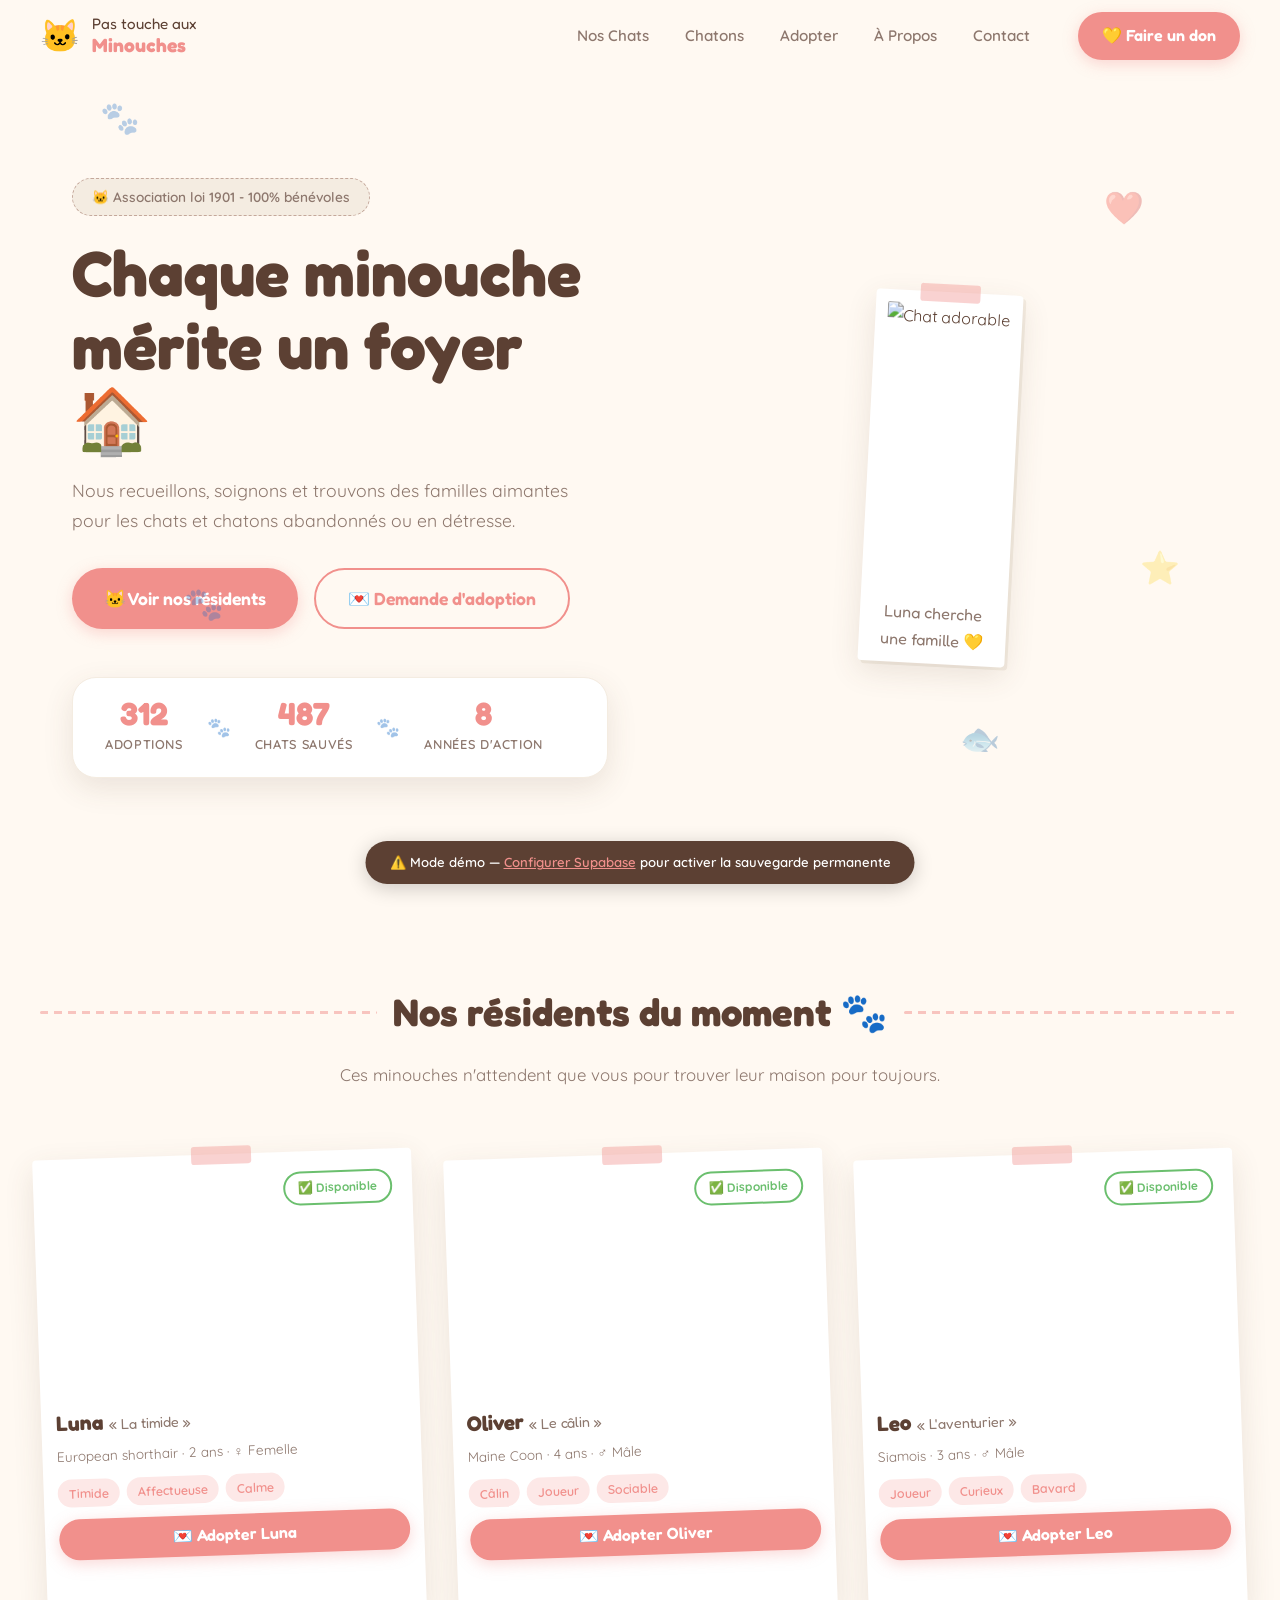
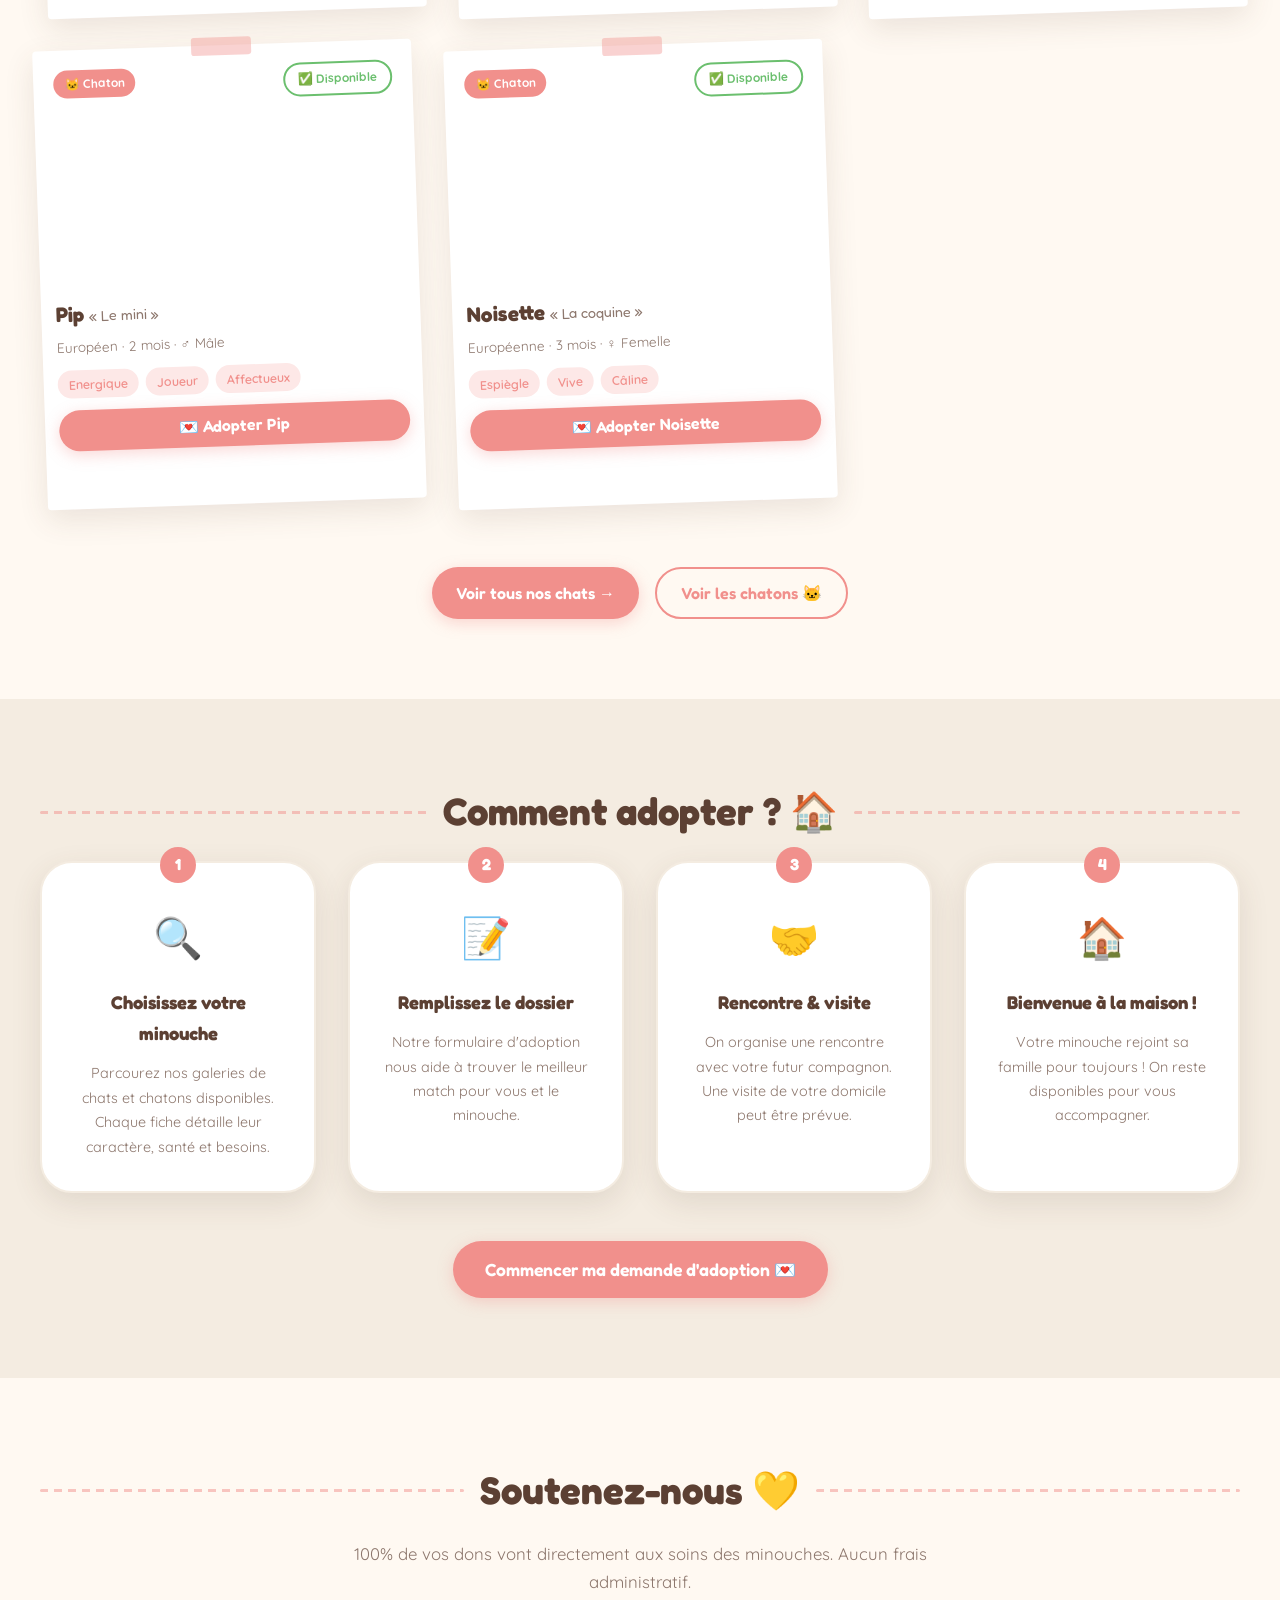
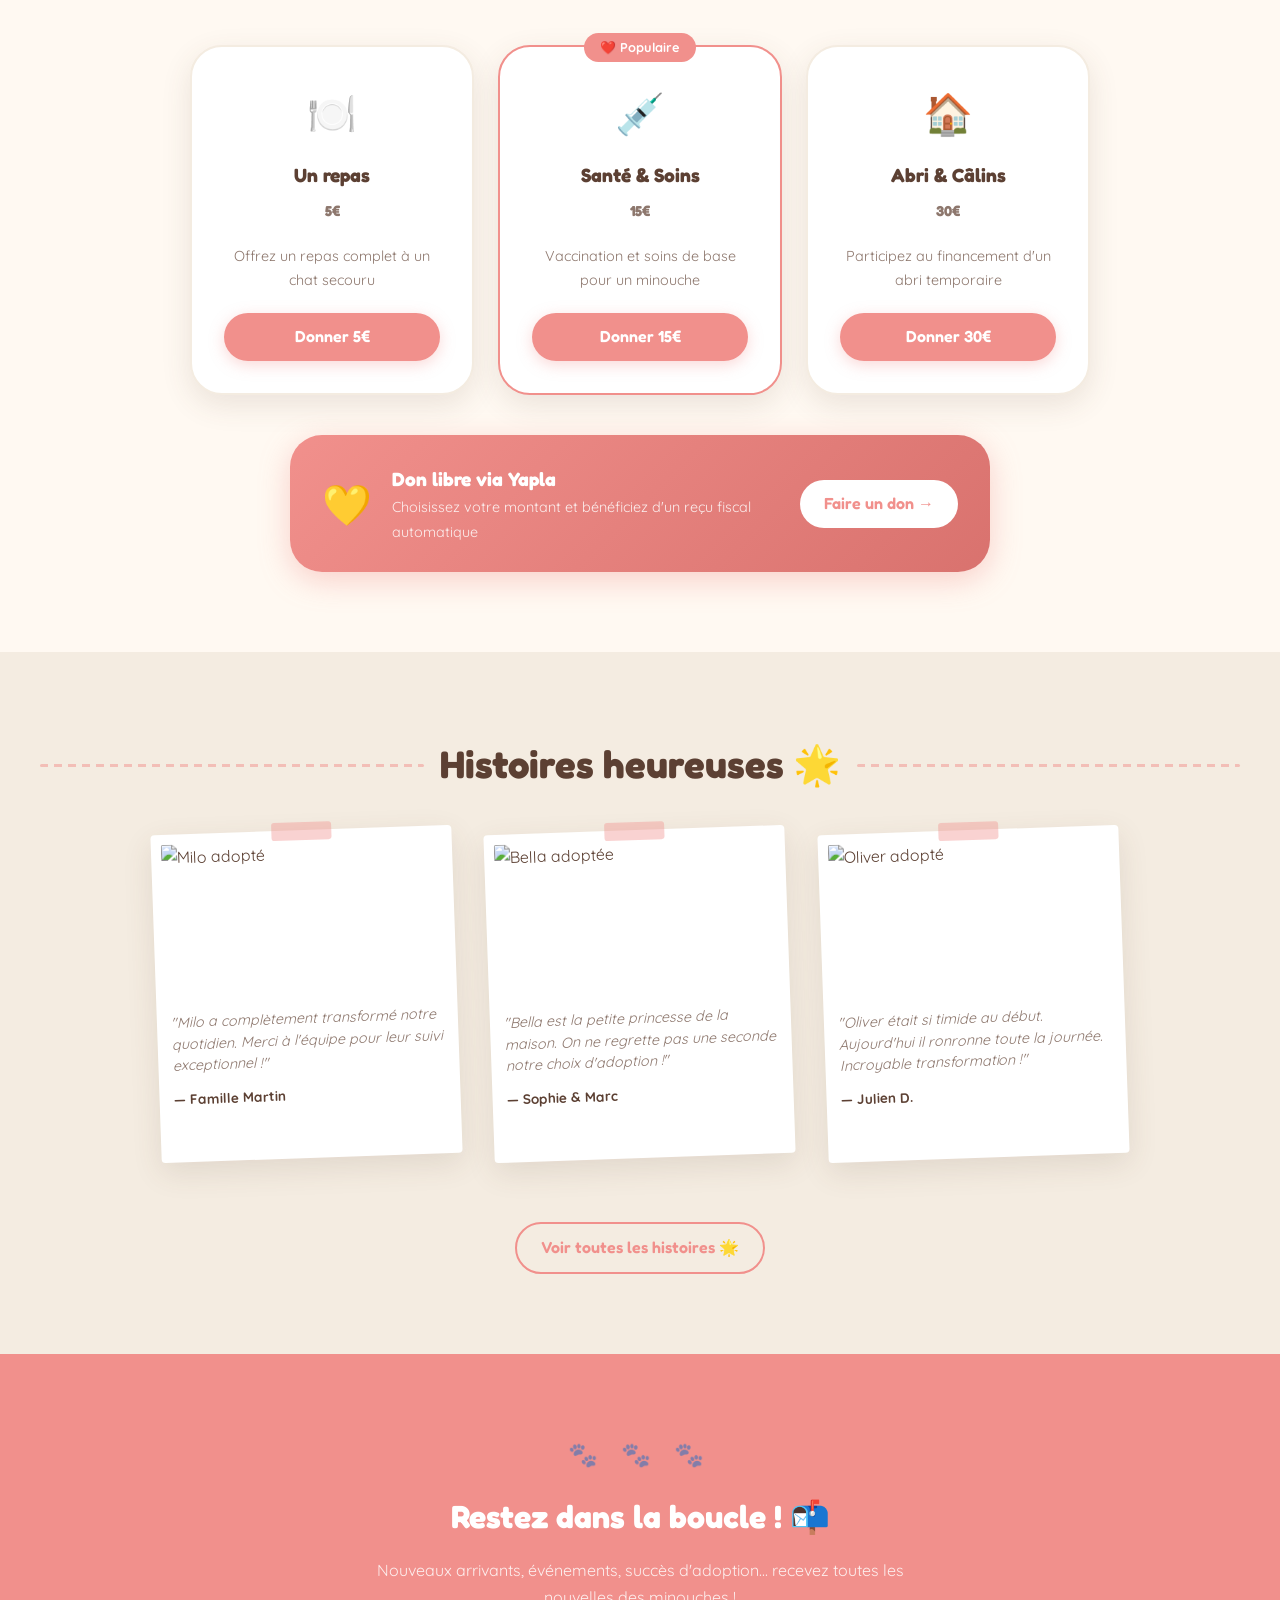
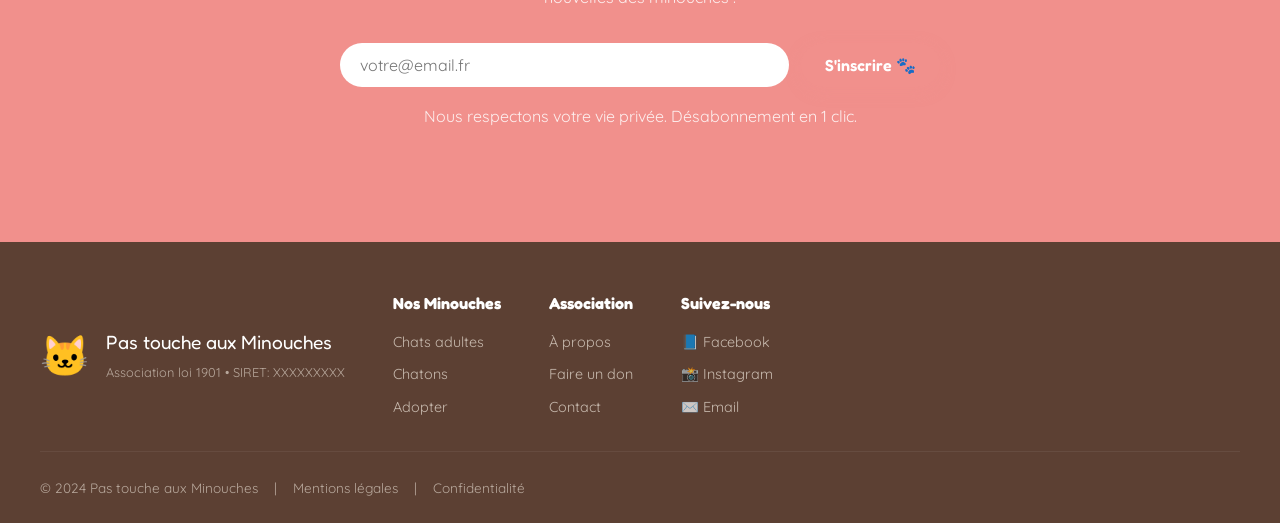
==== index.html @ 4af9bd9a "Add files via upload" ====
<!DOCTYPE html>
<html lang="fr">
<head>
<meta charset="utf-8"/>
<meta name="viewport" content="width=device-width, initial-scale=1.0"/>
<title>Pas touche aux Minouches - Association de sauvetage félin</title>
<meta name="description" content="Association de sauvetage et d'adoption de chats et chatons. Adoptez, parrainéz, faites un don !"/>
<link rel="stylesheet" href="assets/css/style.css"/>
<link href="https://fonts.googleapis.com/css2?family=Fredoka:wght@400;500;600;700&family=Quicksand:wght@400;500;600;700&display=swap" rel="stylesheet"/>
<link href="https://fonts.googleapis.com/css2?family=Material+Symbols+Outlined:wght,FILL@100..700,0..1" rel="stylesheet"/>
</head>
<body>

<!-- NAV -->
<nav class="navbar" id="navbar">
  <div class="nav-inner">
    <a href="index.html" class="nav-logo">
      <span class="logo-icon">🐱</span>
      <div>
        <span class="logo-title">Pas touche aux</span>
        <span class="logo-title logo-bold">Minouches</span>
      </div>
    </a>
    <ul class="nav-links" id="navLinks">
      <li><a href="chats.html">Nos Chats</a></li>
      <li><a href="chatons.html">Chatons</a></li>
      <li><a href="adoption.html">Adopter</a></li>
      <li><a href="a-propos.html">À Propos</a></li>
      <li><a href="contact.html">Contact</a></li>
    </ul>
    <a href="don.html" class="btn-primary">💛 Faire un don</a>
    <button class="nav-burger" id="navBurger" aria-label="Menu">
      <span></span><span></span><span></span>
    </button>
  </div>
</nav>

<!-- HERO -->
<section class="hero">
  <div class="scrapbook-deco">
    <span class="deco deco-paw" style="top:10%;left:5%">🐾</span>
    <span class="deco deco-heart" style="top:20%;right:8%">❤️</span>
    <span class="deco deco-paw" style="bottom:30%;left:12%">🐾</span>
    <span class="deco deco-star" style="top:60%;right:5%">⭐</span>
    <span class="deco deco-fish" style="bottom:15%;right:20%">🐟</span>
  </div>
  <div class="hero-content">
    <div class="hero-badge">🐱 Association loi 1901 - 100% bénévoles</div>
    <h1 class="hero-title">Chaque minouche<br/>mérite un foyer 🏠</h1>
    <p class="hero-sub">Nous recueillons, soignons et trouvons des familles aimantes pour les chats et chatons abandonnés ou en détresse.</p>
    <div class="hero-btns">
      <a href="chats.html" class="btn-primary btn-large">🐱 Voir nos résidents</a>
      <a href="adoption.html" class="btn-outline btn-large">💌 Demande d'adoption</a>
    </div>
    <div class="hero-stats">
      <div class="stat-item" id="statAdopted"><span class="stat-num">0</span><span class="stat-label">Adoptions</span></div>
      <div class="stat-sep">🐾</div>
      <div class="stat-item" id="statCats"><span class="stat-num">0</span><span class="stat-label">Chats sauvés</span></div>
      <div class="stat-sep">🐾</div>
      <div class="stat-item" id="statYears"><span class="stat-num">0</span><span class="stat-label">Années d'action</span></div>
    </div>
  </div>
  <div class="hero-image-wrap">
    <div class="polaroid hero-polaroid">
      <img src="https://images.unsplash.com/photo-1514888286974-6c03e2ca1dba?w=400&h=400&fit=crop" alt="Chat adorable" class="hero-img"/>
      <p class="polaroid-caption">Luna cherche une famille 💛</p>
    </div>
  </div>
</section>

<!-- CHATS À L'ADOPTION -->
<section class="section" id="featuredCats">
  <div class="section-header">
    <div class="section-tape section-tape-left"></div>
    <h2 class="section-title">Nos résidents du moment 🐾</h2>
    <div class="section-tape section-tape-right"></div>
  </div>
  <p class="section-sub">Ces minouches n'attendent que vous pour trouver leur maison pour toujours.</p>
  <div class="cats-grid" id="catsGrid">
    <!-- Chargement dynamique via JS -->
  </div>
  <div class="section-cta">
    <a href="chats.html" class="btn-primary">Voir tous nos chats →</a>
    <a href="chatons.html" class="btn-outline">Voir les chatons 🐱</a>
  </div>
</section>

<!-- COMMENT ÇA MARCHE -->
<section class="section section-cream">
  <div class="section-header">
    <div class="section-tape section-tape-left"></div>
    <h2 class="section-title">Comment adopter ? 🏠</h2>
    <div class="section-tape section-tape-right"></div>
  </div>
  <div class="steps-grid">
    <div class="step-card">
      <div class="step-num">1</div>
      <div class="step-icon">🔍</div>
      <h3>Choisissez votre minouche</h3>
      <p>Parcourez nos galeries de chats et chatons disponibles. Chaque fiche détaille leur caractère, santé et besoins.</p>
    </div>
    <div class="step-card">
      <div class="step-num">2</div>
      <div class="step-icon">📝</div>
      <h3>Remplissez le dossier</h3>
      <p>Notre formulaire d'adoption nous aide à trouver le meilleur match pour vous et le minouche.</p>
    </div>
    <div class="step-card">
      <div class="step-num">3</div>
      <div class="step-icon">🤝</div>
      <h3>Rencontre & visite</h3>
      <p>On organise une rencontre avec votre futur compagnon. Une visite de votre domicile peut être prévue.</p>
    </div>
    <div class="step-card">
      <div class="step-num">4</div>
      <div class="step-icon">🏠</div>
      <h3>Bienvenue à la maison !</h3>
      <p>Votre minouche rejoint sa famille pour toujours ! On reste disponibles pour vous accompagner.</p>
    </div>
  </div>
  <div class="section-cta">
    <a href="adoption.html" class="btn-primary btn-large">Commencer ma demande d'adoption 💌</a>
  </div>
</section>

<!-- DON / SOUTIEN -->
<section class="section">
  <div class="section-header">
    <div class="section-tape section-tape-left"></div>
    <h2 class="section-title">Soutenez-nous 💛</h2>
    <div class="section-tape section-tape-right"></div>
  </div>
  <p class="section-sub">100% de vos dons vont directement aux soins des minouches. Aucun frais administratif.</p>
  <div class="don-cards">
    <div class="don-card">
      <div class="don-emoji">🍽️</div>
      <h3>Un repas</h3>
      <p class="don-amount">5€</p>
      <p>Offrez un repas complet à un chat secouru</p>
      <a href="don.html?amount=5" class="btn-primary don-btn">Donner 5€</a>
    </div>
    <div class="don-card don-card-featured">
      <div class="don-badge">❤️ Populaire</div>
      <div class="don-emoji">💉</div>
      <h3>Santé & Soins</h3>
      <p class="don-amount">15€</p>
      <p>Vaccination et soins de base pour un minouche</p>
      <a href="don.html?amount=15" class="btn-primary don-btn">Donner 15€</a>
    </div>
    <div class="don-card">
      <div class="don-emoji">🏠</div>
      <h3>Abri & Câlins</h3>
      <p class="don-amount">30€</p>
      <p>Participez au financement d'un abri temporaire</p>
      <a href="don.html?amount=30" class="btn-primary don-btn">Donner 30€</a>
    </div>
  </div>
  <div class="yapla-banner">
    <div class="yapla-inner">
      <span class="yapla-icon">💛</span>
      <div>
        <strong>Don libre via Yapla</strong>
        <p>Choisissez votre montant et bénéficiez d'un reçu fiscal automatique</p>
      </div>
      <a href="don.html" class="btn-primary yapla-btn">Faire un don →</a>
    </div>
  </div>
</section>

<!-- TEMOIGNAGES -->
<section class="section section-cream">
  <div class="section-header">
    <div class="section-tape section-tape-left"></div>
    <h2 class="section-title">Histoires heureuses 🌟</h2>
    <div class="section-tape section-tape-right"></div>
  </div>
  <div class="testimonials-grid" id="testimonialsGrid">
    <div class="testimonial-card polaroid">
      <img src="https://images.unsplash.com/photo-1573865526739-10659fec78a5?w=300&h=200&fit=crop" alt="Milo adopté"/>
      <div class="testimonial-text">
        <p>"Milo a complètement transformé notre quotidien. Merci à l'équipe pour leur suivi exceptionnel !"</p>
        <strong>— Famille Martin</strong>
      </div>
    </div>
    <div class="testimonial-card polaroid">
      <img src="https://images.unsplash.com/photo-1533743983669-94fa5c4338ec?w=300&h=200&fit=crop" alt="Bella adoptée"/>
      <div class="testimonial-text">
        <p>"Bella est la petite princesse de la maison. On ne regrette pas une seconde notre choix d'adoption !"</p>
        <strong>— Sophie & Marc</strong>
      </div>
    </div>
    <div class="testimonial-card polaroid">
      <img src="https://images.unsplash.com/photo-1495360010541-f48722b35f1d?w=300&h=200&fit=crop" alt="Oliver adopté"/>
      <div class="testimonial-text">
        <p>"Oliver était si timide au début. Aujourd'hui il ronronne toute la journée. Incroyable transformation !"</p>
        <strong>— Julien D.</strong>
      </div>
    </div>
  </div>
  <div class="section-cta">
    <a href="temoignages.html" class="btn-outline">Voir toutes les histoires 🌟</a>
  </div>
</section>

<!-- NEWSLETTER / CONTACT -->
<section class="section newsletter-section">
  <div class="newsletter-inner">
    <div class="newsletter-deco">🐾 🐾 🐾</div>
    <h2>Restez dans la boucle ! 📬</h2>
    <p>Nouveaux arrivants, événements, succès d'adoption... recevez toutes les nouvelles des minouches !</p>
    <!-- Yapla newsletter widget embed -->
    <div id="yapla-newsletter" class="yapla-newsletter-wrap">
      <form class="newsletter-form" onsubmit="handleNewsletter(event)">
        <input type="email" placeholder="votre@email.fr" required class="newsletter-input" id="newsletterEmail"/>
        <button type="submit" class="btn-primary">S'inscrire 🐾</button>
      </form>
      <p class="newsletter-note">Nous respectons votre vie privée. Désabonnement en 1 clic.</p>
    </div>
  </div>
</section>

<!-- FOOTER -->
<footer class="footer">
  <div class="footer-inner">
    <div class="footer-brand">
      <span class="logo-icon">🐱</span>
      <div>
        <div class="footer-name">Pas touche aux Minouches</div>
        <div class="footer-sub">Association loi 1901 • SIRET: XXXXXXXXX</div>
      </div>
    </div>
    <div class="footer-links">
      <div class="footer-col">
        <h4>Nos Minouches</h4>
        <a href="chats.html">Chats adultes</a>
        <a href="chatons.html">Chatons</a>
        <a href="adoption.html">Adopter</a>
      </div>
      <div class="footer-col">
        <h4>Association</h4>
        <a href="a-propos.html">À propos</a>
        <a href="don.html">Faire un don</a>
        <a href="contact.html">Contact</a>
      </div>
      <div class="footer-col">
        <h4>Suivez-nous</h4>
        <a href="#" target="_blank">📘 Facebook</a>
        <a href="#" target="_blank">📸 Instagram</a>
        <a href="mailto:contact@pastoucheauxminouches.fr">✉️ Email</a>
      </div>
    </div>
  </div>
  <div class="footer-bottom">
    <span>© 2024 Pas touche aux Minouches</span>
    <span>|</span>
    <a href="mentions-legales.html">Mentions légales</a>
    <span>|</span>
    <a href="confidentialite.html">Confidentialité</a>
  </div>
</footer>

<script src="assets/js/data.js"></script>
<script src="assets/js/main.js"></script>
</body>
</html>
---- assets/css/style.css ----
/* =============================================
   STYLE.CSS — Pas touche aux Minouches
   Design scrapbook / kawaii chaleureux
   ============================================= */

/* ---- FONTS ---- */
@import url('https://fonts.googleapis.com/css2?family=Fredoka:wght@400;500;600;700&family=Quicksand:wght@400;500;600;700&display=swap');

/* ---- VARIABLES ---- */
:root {
  --coral: #f1908c;
  --coral-light: #fde8e7;
  --coral-dark: #d9726e;
  --cream: #fff9f2;
  --cream-dark: #f4ece1;
  --brown: #5c4033;
  --brown-soft: #8d776d;
  --brown-light: #c4a89b;
  --white: #ffffff;
  --green: #6bbf6e;
  --amber: #f5a623;
  --font-display: 'Fredoka', sans-serif;
  --font-body: 'Quicksand', sans-serif;
  --radius: 1rem;
  --radius-lg: 1.5rem;
  --radius-xl: 2rem;
  --shadow: 0 10px 30px rgba(92,64,51,0.12);
  --shadow-hover: 0 20px 40px rgba(92,64,51,0.18);
  --transition: all 0.25s ease;
}

/* ---- RESET ---- */
*, *::before, *::after { box-sizing: border-box; margin: 0; padding: 0; }
html { scroll-behavior: smooth; }
body {
  font-family: var(--font-body);
  background: var(--cream);
  color: var(--brown);
  line-height: 1.7;
  overflow-x: hidden;
}
img { max-width: 100%; display: block; }
a { color: inherit; text-decoration: none; }
h1,h2,h3,h4,h5 { font-family: var(--font-display); }

/* ---- NAVBAR ---- */
.navbar {
  position: fixed; top: 0; left: 0; right: 0; z-index: 1000;
  background: rgba(255,249,242,0.92);
  backdrop-filter: blur(12px);
  border-bottom: 2px solid transparent;
  transition: var(--transition);
  padding: 0 2rem;
}
.navbar.scrolled { border-bottom-color: var(--cream-dark); box-shadow: 0 4px 20px rgba(92,64,51,0.08); }
.nav-inner {
  max-width: 1200px; margin: 0 auto;
  display: flex; align-items: center; gap: 2rem;
  height: 72px;
}
.nav-logo { display: flex; align-items: center; gap: 0.75rem; font-family: var(--font-display); flex-shrink: 0; }
.logo-icon { font-size: 2rem; }
.logo-title { display: block; font-size: 0.95rem; line-height: 1.2; color: var(--brown); }
.logo-bold { font-size: 1.2rem; font-weight: 700; color: var(--coral); }
.nav-links { display: flex; list-style: none; gap: 0.25rem; margin-left: auto; }
.nav-links a {
  padding: 0.5rem 1rem; border-radius: var(--radius); font-weight: 600; font-size: 0.95rem;
  color: var(--brown-soft); transition: var(--transition);
}
.nav-links a:hover, .nav-links a.active { background: var(--coral-light); color: var(--coral); }
.nav-burger {
  display: none; flex-direction: column; gap: 5px; background: none; border: none;
  cursor: pointer; padding: 8px; border-radius: 8px;
}
.nav-burger span { display: block; width: 22px; height: 2px; background: var(--brown); border-radius: 2px; transition: var(--transition); }
.nav-burger.active span:nth-child(1) { transform: rotate(45deg) translate(5px,5px); }
.nav-burger.active span:nth-child(2) { opacity: 0; }
.nav-burger.active span:nth-child(3) { transform: rotate(-45deg) translate(5px,-5px); }

/* ---- BUTTONS ---- */
.btn-primary {
  display: inline-flex; align-items: center; gap: 0.5rem;
  background: var(--coral); color: white;
  padding: 0.65rem 1.5rem; border-radius: 999px;
  font-family: var(--font-display); font-weight: 600; font-size: 1rem;
  border: none; cursor: pointer;
  box-shadow: 0 4px 15px rgba(241,144,140,0.35);
  transition: var(--transition);
}
.btn-primary:hover { background: var(--coral-dark); transform: translateY(-2px); box-shadow: 0 8px 25px rgba(241,144,140,0.4); }
.btn-primary:active { transform: translateY(0); }
.btn-outline {
  display: inline-flex; align-items: center; gap: 0.5rem;
  background: transparent; color: var(--coral);
  padding: 0.65rem 1.5rem; border-radius: 999px;
  font-family: var(--font-display); font-weight: 600; font-size: 1rem;
  border: 2px solid var(--coral); cursor: pointer;
  transition: var(--transition);
}
.btn-outline:hover { background: var(--coral-light); transform: translateY(-2px); }
.btn-large { padding: 0.85rem 2rem; font-size: 1.1rem; }
.btn-sm { padding: 0.4rem 1rem; font-size: 0.85rem; }
.btn-danger { background: #e74c3c; box-shadow: 0 4px 15px rgba(231,76,60,0.3); }
.btn-danger:hover { background: #c0392b; }
.btn-success { background: var(--green); box-shadow: 0 4px 15px rgba(107,191,110,0.3); }

/* ---- HERO ---- */
.hero {
  min-height: 100vh; padding: 120px 2rem 4rem;
  display: grid; grid-template-columns: 1fr 1fr; gap: 4rem; align-items: center;
  max-width: 1200px; margin: 0 auto; position: relative;
}
.scrapbook-deco { position: absolute; inset: 0; pointer-events: none; overflow: hidden; }
.deco { position: absolute; font-size: 2rem; opacity: 0.3; animation: float 4s ease-in-out infinite; }
.deco:nth-child(2) { animation-delay: -1.5s; }
.deco:nth-child(3) { animation-delay: -3s; }
.deco:nth-child(4) { animation-delay: -0.5s; }
.deco:nth-child(5) { animation-delay: -2s; }
@keyframes float { 0%,100% { transform: translateY(0) rotate(0deg); } 50% { transform: translateY(-12px) rotate(5deg); } }

.hero-badge {
  display: inline-block; background: var(--cream-dark); color: var(--brown-soft);
  padding: 0.4rem 1.2rem; border-radius: 999px; font-size: 0.85rem; font-weight: 600;
  margin-bottom: 1.25rem; border: 1.5px dashed var(--brown-light);
}
.hero-title { font-size: clamp(2.5rem,5vw,4rem); line-height: 1.15; color: var(--brown); margin-bottom: 1.25rem; }
.hero-sub { font-size: 1.1rem; color: var(--brown-soft); max-width: 500px; margin-bottom: 2rem; }
.hero-btns { display: flex; gap: 1rem; flex-wrap: wrap; margin-bottom: 3rem; }
.hero-stats {
  display: flex; align-items: center; gap: 1.5rem;
  background: white; padding: 1.25rem 2rem; border-radius: var(--radius-lg);
  box-shadow: var(--shadow); border: 1.5px solid var(--cream-dark); flex-wrap: wrap;
}
.stat-item { text-align: center; }
.stat-num { display: block; font-family: var(--font-display); font-size: 2rem; font-weight: 700; color: var(--coral); line-height: 1; }
.stat-label { font-size: 0.8rem; color: var(--brown-soft); font-weight: 600; text-transform: uppercase; letter-spacing: 0.05em; }
.stat-sep { font-size: 1.2rem; opacity: 0.4; }

.hero-image-wrap { display: flex; justify-content: center; align-items: center; }

/* ---- POLAROID ---- */
.polaroid {
  background: white;
  padding: 12px 12px 40px;
  border-radius: 4px;
  box-shadow: var(--shadow), 3px 3px 0 var(--cream-dark);
  position: relative;
  transform: rotate(-2deg);
  transition: var(--transition);
}
.polaroid:hover { transform: rotate(0deg) scale(1.02); box-shadow: var(--shadow-hover); }
.hero-polaroid { max-width: 340px; transform: rotate(3deg); }
.hero-polaroid:hover { transform: rotate(1deg) scale(1.02); }
.hero-img { width: 100%; height: 320px; object-fit: cover; border-radius: 2px; }
.polaroid-caption {
  position: absolute; bottom: 0; left: 0; right: 0;
  text-align: center; padding: 10px;
  font-family: var(--font-display); font-size: 1rem; color: var(--brown-soft);
}

/* Tape decoration on polaroids */
.polaroid::before {
  content: '';
  position: absolute; top: -8px; left: 50%; transform: translateX(-50%);
  width: 60px; height: 18px;
  background: rgba(241,144,140,0.4);
  border-radius: 3px;
  z-index: 1;
}

/* ---- SECTIONS ---- */
.section { padding: 5rem 2rem; }
.section-cream { background: var(--cream-dark); }
.section-header {
  display: flex; align-items: center; gap: 1rem;
  max-width: 1200px; margin: 0 auto 1rem;
  justify-content: center;
}
.section-tape-left, .section-tape-right {
  flex: 1; height: 3px;
  background: repeating-linear-gradient(90deg, var(--coral) 0, var(--coral) 8px, transparent 8px, transparent 14px);
  border-radius: 3px; opacity: 0.5;
}
.section-title {
  font-size: clamp(1.75rem,3vw,2.5rem); color: var(--brown);
  white-space: nowrap; text-align: center;
}
.section-sub { text-align: center; color: var(--brown-soft); max-width: 600px; margin: 0 auto 3rem; font-size: 1.05rem; }
.section-cta { display: flex; gap: 1rem; justify-content: center; margin-top: 3rem; flex-wrap: wrap; }

/* ---- CATS GRID ---- */
.cats-grid {
  display: grid;
  grid-template-columns: repeat(auto-fill, minmax(280px, 1fr));
  gap: 2rem;
  max-width: 1200px; margin: 0 auto;
  padding: 1rem 0;
}
.cat-card {
  cursor: pointer; padding: 10px 10px 50px;
  background: white; border-radius: 4px;
  box-shadow: var(--shadow);
  transition: var(--transition);
}
.cat-card:hover { transform: translateY(-6px) rotate(0deg); box-shadow: var(--shadow-hover); }
.cat-card-img-wrap { position: relative; overflow: hidden; border-radius: 2px; }
.cat-card-img { width: 100%; height: 220px; object-fit: cover; }
.cat-status-badge {
  position: absolute; top: 10px; right: 10px;
  padding: 0.3rem 0.8rem; border-radius: 999px; font-size: 0.75rem; font-weight: 700;
  background: white;
}
.badge-available { color: var(--green); border: 2px solid var(--green); }
.badge-pending { color: var(--amber); border: 2px solid var(--amber); }
.badge-adopted { color: var(--brown-soft); border: 2px solid var(--brown-light); }
.kitten-badge {
  position: absolute; top: 10px; left: 10px;
  background: var(--coral); color: white;
  padding: 0.25rem 0.7rem; border-radius: 999px; font-size: 0.75rem; font-weight: 700;
}
.cat-card-body { padding: 0.5rem 0.25rem; }
.cat-card-name { font-size: 1.3rem; color: var(--brown); margin-top: 0.5rem; }
.cat-nickname { font-size: 0.9rem; color: var(--brown-soft); font-weight: 400; }
.cat-card-info { font-size: 0.85rem; color: var(--brown-soft); margin: 0.25rem 0 0.75rem; }
.cat-traits { display: flex; gap: 0.4rem; flex-wrap: wrap; margin-bottom: 0.75rem; }
.trait-tag {
  background: var(--coral-light); color: var(--coral);
  padding: 0.2rem 0.7rem; border-radius: 999px; font-size: 0.78rem; font-weight: 600;
}
.cat-adopt-btn { width: 100%; justify-content: center; margin-top: auto; }
.no-cats { text-align: center; color: var(--brown-soft); font-size: 1.1rem; grid-column: 1/-1; padding: 3rem; }

/* ---- STEPS ---- */
.steps-grid {
  display: grid; grid-template-columns: repeat(auto-fit, minmax(220px, 1fr));
  gap: 2rem; max-width: 1200px; margin: 0 auto;
}
.step-card {
  background: white; padding: 2rem; border-radius: var(--radius-xl);
  box-shadow: var(--shadow); border: 2px solid var(--cream-dark);
  transition: var(--transition); position: relative; text-align: center;
}
.step-card:hover { border-color: var(--coral-light); transform: translateY(-4px); }
.step-num {
  position: absolute; top: -16px; left: 50%; transform: translateX(-50%);
  width: 36px; height: 36px; border-radius: 50%;
  background: var(--coral); color: white;
  display: flex; align-items: center; justify-content: center;
  font-family: var(--font-display); font-weight: 700; font-size: 1rem;
}
.step-icon { font-size: 2.5rem; margin: 0.5rem 0 1rem; }
.step-card h3 { font-size: 1.15rem; margin-bottom: 0.75rem; color: var(--brown); }
.step-card p { color: var(--brown-soft); font-size: 0.9rem; }

/* ---- DON CARDS ---- */
.don-cards {
  display: grid; grid-template-columns: repeat(auto-fit, minmax(220px, 1fr));
  gap: 1.5rem; max-width: 900px; margin: 0 auto;
}
.don-card {
  background: white; padding: 2rem; border-radius: var(--radius-xl);
  box-shadow: var(--shadow); border: 2px solid var(--cream-dark);
  text-align: center; transition: var(--transition); position: relative;
}
.don-card:hover { transform: translateY(-4px); box-shadow: var(--shadow-hover); }
.don-card-featured { border-color: var(--coral); }
.don-badge {
  position: absolute; top: -14px; left: 50%; transform: translateX(-50%);
  background: var(--coral); color: white;
  padding: 0.25rem 1rem; border-radius: 999px; font-size: 0.8rem; font-weight: 700;
  white-space: nowrap;
}
.don-emoji { font-size: 2.5rem; margin-bottom: 0.75rem; }
.don-card h3 { font-size: 1.2rem; color: var(--brown); margin-bottom: 0.25rem; }
.don-amount { font-family: var(--font-display); font-size: 2rem; color: var(--coral); font-weight: 700; margin: 0.5rem 0; }
.don-card p { color: var(--brown-soft); font-size: 0.9rem; margin-bottom: 1.25rem; }
.don-btn { width: 100%; justify-content: center; }

.yapla-banner {
  max-width: 700px; margin: 2.5rem auto 0;
  background: linear-gradient(135deg, var(--coral) 0%, var(--coral-dark) 100%);
  color: white; border-radius: var(--radius-xl); padding: 1.75rem 2rem;
  box-shadow: 0 8px 30px rgba(241,144,140,0.4);
}
.yapla-inner { display: flex; align-items: center; gap: 1.25rem; flex-wrap: wrap; }
.yapla-icon { font-size: 2.5rem; }
.yapla-inner > div { flex: 1; }
.yapla-inner strong { font-family: var(--font-display); font-size: 1.2rem; display: block; }
.yapla-inner p { font-size: 0.9rem; opacity: 0.85; }
.yapla-btn { background: white; color: var(--coral); box-shadow: none; flex-shrink: 0; }
.yapla-btn:hover { background: var(--cream); }

/* ---- TESTIMONIALS ---- */
.testimonials-grid {
  display: grid; grid-template-columns: repeat(auto-fit, minmax(260px, 1fr));
  gap: 2rem; max-width: 1000px; margin: 0 auto; padding: 1rem;
}
.testimonial-card { padding: 10px 10px 50px; }
.testimonial-card img { width: 100%; height: 160px; object-fit: cover; border-radius: 2px; }
.testimonial-text { padding: 0.5rem 0.25rem 0; }
.testimonial-text p { font-size: 0.9rem; color: var(--brown-soft); font-style: italic; margin-bottom: 0.5rem; line-height: 1.5; }
.testimonial-text strong { font-size: 0.85rem; color: var(--brown); }

/* ---- NEWSLETTER ---- */
.newsletter-section { background: var(--coral); }
.newsletter-inner { max-width: 600px; margin: 0 auto; text-align: center; color: white; }
.newsletter-deco { font-size: 1.5rem; opacity: 0.5; margin-bottom: 1rem; letter-spacing: 0.5rem; }
.newsletter-inner h2 { font-size: 2rem; margin-bottom: 0.75rem; color: white; }
.newsletter-inner p { opacity: 0.85; margin-bottom: 2rem; font-size: 1rem; }
.newsletter-form { display: flex; gap: 0.75rem; flex-wrap: wrap; justify-content: center; }
.newsletter-input {
  flex: 1; min-width: 220px; padding: 0.75rem 1.25rem;
  border: none; border-radius: 999px; font-family: var(--font-body);
  font-size: 1rem; outline: none; color: var(--brown);
}
.newsletter-note { font-size: 0.8rem; opacity: 0.7; margin-top: 1rem; }
.newsletter-success { font-family: var(--font-display); font-size: 1.2rem; color: white; padding: 1rem; }

/* ---- FOOTER ---- */
.footer { background: var(--brown); color: var(--cream-dark); padding: 3rem 2rem 1.5rem; }
.footer-inner { max-width: 1200px; margin: 0 auto; display: grid; grid-template-columns: auto 1fr; gap: 3rem; margin-bottom: 2rem; }
.footer-brand { display: flex; align-items: center; gap: 1rem; }
.footer-brand .logo-icon { font-size: 2.5rem; }
.footer-name { font-family: var(--font-display); font-size: 1.2rem; color: white; }
.footer-sub { font-size: 0.8rem; opacity: 0.6; margin-top: 0.25rem; }
.footer-links { display: flex; gap: 3rem; flex-wrap: wrap; }
.footer-col { display: flex; flex-direction: column; gap: 0.5rem; }
.footer-col h4 { font-family: var(--font-display); font-size: 1rem; color: white; margin-bottom: 0.25rem; }
.footer-col a { font-size: 0.9rem; opacity: 0.7; transition: var(--transition); }
.footer-col a:hover { opacity: 1; color: var(--coral); }
.footer-bottom {
  max-width: 1200px; margin: 0 auto;
  display: flex; align-items: center; gap: 1rem;
  border-top: 1px solid rgba(255,255,255,0.1); padding-top: 1.5rem;
  font-size: 0.85rem; opacity: 0.6; flex-wrap: wrap;
}
.footer-bottom a:hover { opacity: 1; color: var(--coral); }

/* ---- PAGE CHAT/CHATONS ---- */
.page-header {
  padding: 120px 2rem 3rem;
  background: var(--cream-dark);
  text-align: center;
}
.page-header h1 { font-size: clamp(2rem,4vw,3rem); color: var(--brown); margin-bottom: 0.75rem; }
.page-header p { color: var(--brown-soft); max-width: 600px; margin: 0 auto; }
.filters-bar {
  max-width: 1200px; margin: 2rem auto;
  display: flex; gap: 0.75rem; flex-wrap: wrap; align-items: center;
  padding: 0 2rem;
}
.filter-btn {
  padding: 0.5rem 1.2rem; border-radius: 999px;
  border: 2px solid var(--cream-dark); background: white;
  font-family: var(--font-body); font-size: 0.9rem; font-weight: 600;
  color: var(--brown-soft); cursor: pointer; transition: var(--transition);
}
.filter-btn:hover, .filter-btn.active { border-color: var(--coral); background: var(--coral-light); color: var(--coral); }
.filter-label { font-weight: 700; color: var(--brown); font-size: 0.9rem; }

/* ---- PROFIL CHAT ---- */
.profil-page { padding: 100px 2rem 4rem; max-width: 1100px; margin: 0 auto; }
.profil-grid { display: grid; grid-template-columns: 380px 1fr; gap: 3rem; align-items: start; }
.profil-photo-wrap { position: relative; }
.profil-polaroid { padding: 12px 12px 50px; transform: rotate(-1.5deg); }
.profil-main-img { width: 100%; height: 340px; object-fit: cover; border-radius: 2px; }
.profil-caption { position: absolute; bottom: 8px; left: 0; right: 0; text-align: center; font-family: var(--font-display); font-size: 1.3rem; color: var(--brown); }
.profil-thumbs { display: flex; gap: 0.5rem; margin-top: 1rem; }
.profil-thumb { width: 70px; height: 70px; object-fit: cover; border-radius: 6px; cursor: pointer; opacity: 0.7; transition: var(--transition); border: 3px solid transparent; }
.profil-thumb:hover, .profil-thumb.active { opacity: 1; border-color: var(--coral); }
.profil-cards { display: grid; grid-template-columns: 1fr 1fr; gap: 1.25rem; }
.profil-card {
  background: white; border-radius: var(--radius-lg); padding: 1.5rem;
  border: 2px solid var(--cream-dark); box-shadow: var(--shadow);
}
.profil-card h3 { font-size: 1.1rem; margin-bottom: 1rem; color: var(--brown); display: flex; align-items: center; gap: 0.5rem; }
.profil-health-item, .profil-trait-item { display: flex; align-items: center; gap: 0.6rem; padding: 0.4rem 0; font-size: 0.9rem; color: var(--brown-soft); border-bottom: 1px solid var(--cream-dark); }
.profil-health-item:last-child, .profil-trait-item:last-child { border-bottom: none; }
.health-ok { color: var(--green); }
.health-no { color: var(--coral); }
.adopt-heart {
  background: var(--coral); color: white;
  width: 140px; height: 140px; border-radius: 50%;
  display: flex; flex-direction: column; align-items: center; justify-content: center;
  font-family: var(--font-display); font-size: 1.2rem; font-weight: 700;
  box-shadow: 0 8px 30px rgba(241,144,140,0.5); cursor: pointer;
  transition: var(--transition); border: none; text-align: center;
  margin: 1.25rem auto; animation: pulse 2s infinite;
}
.adopt-heart:hover { transform: scale(1.08); }
@keyframes pulse { 0%,100% { box-shadow: 0 8px 30px rgba(241,144,140,0.5); } 50% { box-shadow: 0 12px 40px rgba(241,144,140,0.7); } }

/* ---- ADOPTION FORM ---- */
.adoption-page { padding: 100px 2rem 4rem; max-width: 760px; margin: 0 auto; }
.adoption-page h1 { text-align: center; font-size: 2.5rem; color: var(--coral); margin-bottom: 0.5rem; }
.adoption-page .page-sub { text-align: center; color: var(--brown-soft); margin-bottom: 2.5rem; }
.form-section {
  background: white; border-radius: var(--radius-xl); padding: 2rem;
  border: 2px solid var(--cream-dark); box-shadow: var(--shadow);
  margin-bottom: 1.5rem; position: relative;
}
.form-section::before {
  content: attr(data-tape);
  position: absolute; top: -12px; left: 2rem;
  background: rgba(241,144,140,0.45); color: var(--brown); font-size: 0.75rem; font-weight: 700;
  padding: 3px 16px; border-radius: 3px; letter-spacing: 0.03em;
}
.form-section h3 { font-size: 1.2rem; color: var(--brown); margin-bottom: 1.5rem; display: flex; align-items: center; gap: 0.5rem; }
.form-row { display: grid; grid-template-columns: 1fr 1fr; gap: 1rem; margin-bottom: 1rem; }
.form-group { display: flex; flex-direction: column; gap: 0.4rem; margin-bottom: 1rem; }
.form-group label { font-size: 0.85rem; font-weight: 700; color: var(--brown); }
.form-control {
  width: 100%; padding: 0.7rem 1rem;
  border: 2px solid var(--cream-dark); border-radius: var(--radius);
  font-family: var(--font-body); font-size: 0.95rem; color: var(--brown);
  background: var(--cream); outline: none; transition: var(--transition);
}
.form-control:focus { border-color: var(--coral); background: white; }
textarea.form-control { min-height: 100px; resize: vertical; }
.form-actions { display: flex; justify-content: center; gap: 1.5rem; margin-top: 2rem; flex-wrap: wrap; }
.wave-divider { border: none; border-top: 2px wavy var(--cream-dark); margin: 1.5rem 0; }

/* ---- DON PAGE ---- */
.don-page { padding: 100px 2rem 4rem; max-width: 800px; margin: 0 auto; }
.don-page-header { text-align: center; margin-bottom: 3rem; }
.don-page-header h1 { font-size: 2.5rem; color: var(--brown); margin-bottom: 0.5rem; }
.yapla-embed-container {
  background: white; border-radius: var(--radius-xl);
  padding: 2.5rem; box-shadow: var(--shadow);
  border: 2px solid var(--cream-dark);
  margin-bottom: 2rem;
}
.yapla-note { text-align: center; font-size: 0.85rem; color: var(--brown-soft); margin-top: 1rem; }
.amount-buttons { display: flex; gap: 1rem; flex-wrap: wrap; justify-content: center; margin-bottom: 1.5rem; }
.amount-btn {
  padding: 0.6rem 1.5rem; border-radius: 999px;
  border: 2px solid var(--cream-dark); background: white;
  font-family: var(--font-display); font-size: 1.1rem; font-weight: 600; color: var(--brown-soft);
  cursor: pointer; transition: var(--transition);
}
.amount-btn:hover, .amount-btn.active { border-color: var(--coral); background: var(--coral); color: white; }
.amount-custom { text-align: center; margin-bottom: 1.5rem; }
.amount-custom input { width: 150px; text-align: center; font-family: var(--font-display); font-size: 1.5rem; padding: 0.5rem; }

/* ---- À PROPOS ---- */
.about-page { padding: 100px 2rem 4rem; }
.about-hero { max-width: 900px; margin: 0 auto 4rem; display: grid; grid-template-columns: 1fr 1fr; gap: 3rem; align-items: center; }
.about-hero h1 { font-size: clamp(2rem,4vw,3rem); color: var(--brown); margin-bottom: 1rem; }
.about-hero p { color: var(--brown-soft); font-size: 1.05rem; line-height: 1.8; }
.team-grid { display: grid; grid-template-columns: repeat(auto-fit,minmax(200px,1fr)); gap: 2rem; max-width: 900px; margin: 0 auto; }
.team-card { text-align: center; padding: 1.5rem; background: white; border-radius: var(--radius-xl); box-shadow: var(--shadow); border: 2px solid var(--cream-dark); }
.team-avatar { width: 80px; height: 80px; border-radius: 50%; margin: 0 auto 1rem; object-fit: cover; border: 3px solid var(--coral-light); }
.team-card h4 { font-size: 1.1rem; margin-bottom: 0.25rem; }
.team-card p { font-size: 0.85rem; color: var(--brown-soft); }

/* ---- CONTACT ---- */
.contact-page { padding: 100px 2rem 4rem; max-width: 700px; margin: 0 auto; }
.contact-page h1 { text-align: center; font-size: 2.5rem; color: var(--brown); margin-bottom: 2.5rem; }
.contact-info { display: flex; gap: 1.5rem; flex-wrap: wrap; margin-bottom: 2.5rem; justify-content: center; }
.contact-info-item { background: white; border-radius: var(--radius-lg); padding: 1.25rem 2rem; text-align: center; box-shadow: var(--shadow); border: 2px solid var(--cream-dark); }
.contact-info-item .ci-icon { font-size: 2rem; margin-bottom: 0.5rem; }
.contact-info-item p { font-size: 0.85rem; color: var(--brown-soft); }
.contact-info-item strong { font-size: 0.95rem; color: var(--brown); display: block; margin-top: 0.25rem; }

/* ---- ADMIN PANEL ---- */
.admin-layout { display: flex; min-height: 100vh; }
.admin-sidebar {
  width: 250px; background: white; border-right: 2px solid var(--cream-dark);
  display: flex; flex-direction: column; flex-shrink: 0;
  position: sticky; top: 0; height: 100vh; overflow-y: auto;
}
.admin-sidebar-top { padding: 2rem 1.5rem; text-align: center; border-bottom: 1px solid var(--cream-dark); }
.admin-logo-icon { font-size: 3rem; margin-bottom: 0.5rem; display: block; }
.admin-sidebar-top h2 { font-size: 1rem; color: var(--brown); line-height: 1.3; margin-bottom: 0.25rem; }
.admin-sidebar-top p { font-size: 0.75rem; color: var(--brown-soft); text-transform: uppercase; letter-spacing: 0.1em; font-weight: 700; }
.admin-nav { padding: 1.5rem 1rem; flex: 1; }
.admin-nav-item {
  display: flex; align-items: center; gap: 0.75rem;
  padding: 0.75rem 1rem; border-radius: var(--radius); margin-bottom: 0.25rem;
  color: var(--brown-soft); font-weight: 600; font-size: 0.95rem;
  cursor: pointer; transition: var(--transition); border: none; background: none; width: 100%; text-align: left;
}
.admin-nav-item:hover { background: var(--cream-dark); color: var(--brown); }
.admin-nav-item.active { background: var(--coral); color: white; box-shadow: 0 4px 15px rgba(241,144,140,0.35); }
.admin-nav-item .nav-icon { font-size: 1.2rem; }
.admin-main { flex: 1; overflow-y: auto; background: var(--cream); }
.admin-header {
  height: 68px; background: white/90; backdrop-filter: blur(12px);
  border-bottom: 2px solid var(--cream-dark);
  padding: 0 2rem; display: flex; align-items: center; justify-content: space-between;
  position: sticky; top: 0; z-index: 10;
}
.admin-header h2 { font-size: 1.5rem; color: var(--brown); }
.admin-content { padding: 2rem; max-width: 1100px; }
.admin-stats-grid { display: grid; grid-template-columns: repeat(auto-fit,minmax(200px,1fr)); gap: 1.5rem; margin-bottom: 2rem; }
.admin-stat-card {
  background: white; padding: 1.5rem; border-radius: var(--radius-xl);
  box-shadow: var(--shadow); border: 2px solid var(--cream-dark);
  display: flex; align-items: center; gap: 1rem;
}
.admin-stat-icon { width: 52px; height: 52px; border-radius: var(--radius-lg); display: flex; align-items: center; justify-content: center; font-size: 1.5rem; flex-shrink: 0; }
.stat-icon-coral { background: var(--coral-light); }
.stat-icon-green { background: #e8f8e8; }
.stat-icon-amber { background: #fff3e0; }
.admin-stat-num { font-family: var(--font-display); font-size: 2rem; font-weight: 700; color: var(--brown); line-height: 1; }
.admin-stat-label { font-size: 0.8rem; color: var(--brown-soft); font-weight: 600; text-transform: uppercase; letter-spacing: 0.05em; }
.admin-card { background: white; border-radius: var(--radius-xl); box-shadow: var(--shadow); border: 2px solid var(--cream-dark); overflow: hidden; margin-bottom: 2rem; }
.admin-card-header { padding: 1.25rem 1.75rem; border-bottom: 1px solid var(--cream-dark); display: flex; align-items: center; justify-content: space-between; }
.admin-card-header h3 { font-size: 1.2rem; color: var(--brown); }
.admin-table { width: 100%; border-collapse: collapse; }
.admin-table th { padding: 0.75rem 1.5rem; text-align: left; font-size: 0.75rem; font-weight: 700; text-transform: uppercase; letter-spacing: 0.08em; color: var(--brown-soft); background: var(--cream-dark)/30; }
.admin-table td { padding: 1rem 1.5rem; border-top: 1px solid var(--cream-dark); font-size: 0.9rem; color: var(--brown-soft); vertical-align: middle; }
.admin-table tr:hover td { background: var(--cream); }
.admin-table .cat-name { font-weight: 700; color: var(--brown); font-size: 1rem; }
.admin-table .cat-thumb { width: 42px; height: 42px; border-radius: 10px; object-fit: cover; }
.admin-cat-row td:first-child { display: flex; align-items: center; gap: 0.75rem; }
.table-actions { display: flex; gap: 0.5rem; justify-content: flex-end; }
.btn-edit { background: var(--cream-dark); color: var(--brown); padding: 0.35rem 0.85rem; border-radius: var(--radius); font-size: 0.8rem; font-weight: 700; border: none; cursor: pointer; transition: var(--transition); }
.btn-edit:hover { background: var(--coral-light); color: var(--coral); }
.btn-del { background: #fde8e7; color: #c0392b; padding: 0.35rem 0.85rem; border-radius: var(--radius); font-size: 0.8rem; font-weight: 700; border: none; cursor: pointer; transition: var(--transition); }
.btn-del:hover { background: #c0392b; color: white; }
.admin-login {
  min-height: 100vh; display: flex; align-items: center; justify-content: center;
  background: var(--cream-dark); padding: 2rem;
}
.admin-login-card { background: white; padding: 3rem; border-radius: var(--radius-xl); box-shadow: var(--shadow-hover); max-width: 400px; width: 100%; text-align: center; }
.admin-login-card h1 { font-size: 1.75rem; margin-bottom: 0.5rem; color: var(--brown); }
.admin-login-card p { color: var(--brown-soft); margin-bottom: 2rem; font-size: 0.9rem; }
.admin-login-card .form-group { text-align: left; }

/* ---- MODAL ---- */
.modal-overlay {
  position: fixed; inset: 0; z-index: 9999;
  background: rgba(92,64,51,0.5); backdrop-filter: blur(4px);
  display: flex; align-items: center; justify-content: center; padding: 1rem;
  opacity: 0; pointer-events: none; transition: opacity 0.25s;
}
.modal-overlay.open { opacity: 1; pointer-events: all; }
.modal {
  background: white; border-radius: var(--radius-xl);
  padding: 2rem; max-width: 580px; width: 100%;
  max-height: 90vh; overflow-y: auto;
  box-shadow: var(--shadow-hover);
  transform: scale(0.95); transition: transform 0.25s;
}
.modal-overlay.open .modal { transform: scale(1); }
.modal-header { display: flex; align-items: center; justify-content: space-between; margin-bottom: 1.5rem; }
.modal-header h3 { font-size: 1.4rem; color: var(--brown); }
.modal-close { background: none; border: none; font-size: 1.5rem; cursor: pointer; color: var(--brown-soft); transition: var(--transition); padding: 4px; }
.modal-close:hover { color: var(--coral); }

/* ---- TOAST ---- */
.toast {
  position: fixed; bottom: 2rem; right: 2rem; z-index: 99999;
  padding: 1rem 1.5rem; border-radius: var(--radius-lg);
  font-family: var(--font-body); font-weight: 600; font-size: 0.95rem;
  box-shadow: var(--shadow-hover); transform: translateY(20px); opacity: 0;
  transition: var(--transition); max-width: 360px;
}
.toast.show { transform: translateY(0); opacity: 1; }
.toast-success { background: var(--green); color: white; }
.toast-error { background: #e74c3c; color: white; }
.toast-info { background: var(--brown); color: white; }

/* ---- TAGS ---- */
.tag-available { color: var(--green); background: #e8f8e8; padding: 0.25rem 0.75rem; border-radius: 999px; font-size: 0.8rem; font-weight: 700; display: inline-block; }
.tag-pending { color: var(--amber); background: #fff3e0; padding: 0.25rem 0.75rem; border-radius: 999px; font-size: 0.8rem; font-weight: 700; display: inline-block; }
.tag-adopted { color: var(--brown-soft); background: var(--cream-dark); padding: 0.25rem 0.75rem; border-radius: 999px; font-size: 0.8rem; font-weight: 700; display: inline-block; }

/* ---- PAGE MENTIONS LÉGALES ---- */
.legal-page { padding: 100px 2rem 4rem; max-width: 800px; margin: 0 auto; }
.legal-page h1 { font-size: 2rem; color: var(--brown); margin-bottom: 2rem; }
.legal-page h2 { font-size: 1.3rem; color: var(--brown); margin: 2rem 0 0.75rem; }
.legal-page p, .legal-page li { color: var(--brown-soft); line-height: 1.8; margin-bottom: 0.5rem; }

/* ---- PAGINATION ---- */
.pagination { display: flex; gap: 0.5rem; justify-content: center; align-items: center; margin-top: 2rem; }
.page-num {
  width: 40px; height: 40px; border-radius: 50%; display: flex; align-items: center; justify-content: center;
  font-weight: 700; font-size: 0.9rem; background: white; border: 2px solid var(--cream-dark);
  cursor: pointer; color: var(--brown-soft); transition: var(--transition);
}
.page-num:hover, .page-num.active { background: var(--coral); border-color: var(--coral); color: white; }
.page-arrow { background: none; border: 2px solid var(--cream-dark); padding: 0.4rem 0.8rem; border-radius: var(--radius); cursor: pointer; transition: var(--transition); color: var(--brown-soft); }
.page-arrow:hover { border-color: var(--coral); color: var(--coral); }

/* ---- 404 ---- */
.notfound-page { min-height: 100vh; display: flex; align-items: center; justify-content: center; padding: 2rem; text-align: center; }
.notfound-page h1 { font-size: 8rem; color: var(--coral); line-height: 1; }
.notfound-page h2 { font-size: 2rem; margin-bottom: 1rem; }
.notfound-page p { color: var(--brown-soft); margin-bottom: 2rem; }

/* ---- RESPONSIVE ---- */
@media (max-width: 900px) {
  .hero { grid-template-columns: 1fr; padding: 100px 1.5rem 3rem; gap: 2rem; }
  .hero-image-wrap { order: -1; }
  .hero-polaroid { max-width: 260px; }
  .profil-grid { grid-template-columns: 1fr; }
  .about-hero { grid-template-columns: 1fr; }
  .footer-inner { grid-template-columns: 1fr; }
  .admin-sidebar { display: none; }
  .admin-layout.sidebar-open .admin-sidebar { display: flex; position: fixed; inset: 0 auto 0 0; z-index: 100; width: 250px; }
}
@media (max-width: 640px) {
  .nav-links { display: none; position: fixed; top: 72px; left: 0; right: 0; bottom: 0; background: var(--cream); flex-direction: column; padding: 2rem; gap: 0.5rem; align-items: flex-start; overflow-y: auto; z-index: 999; }
  .nav-links.open { display: flex; }
  .nav-links a { font-size: 1.2rem; padding: 0.75rem 1rem; width: 100%; }
  .nav-burger { display: flex; margin-left: auto; }
  .navbar .btn-primary { display: none; }
  .form-row { grid-template-columns: 1fr; }
  .profil-cards { grid-template-columns: 1fr; }
  .don-cards { grid-template-columns: 1fr; }
  .hero-stats { flex-direction: column; gap: 1rem; text-align: center; }
  .stat-sep { display: none; }
  .don-card-featured { margin-top: 1.5rem; }
}
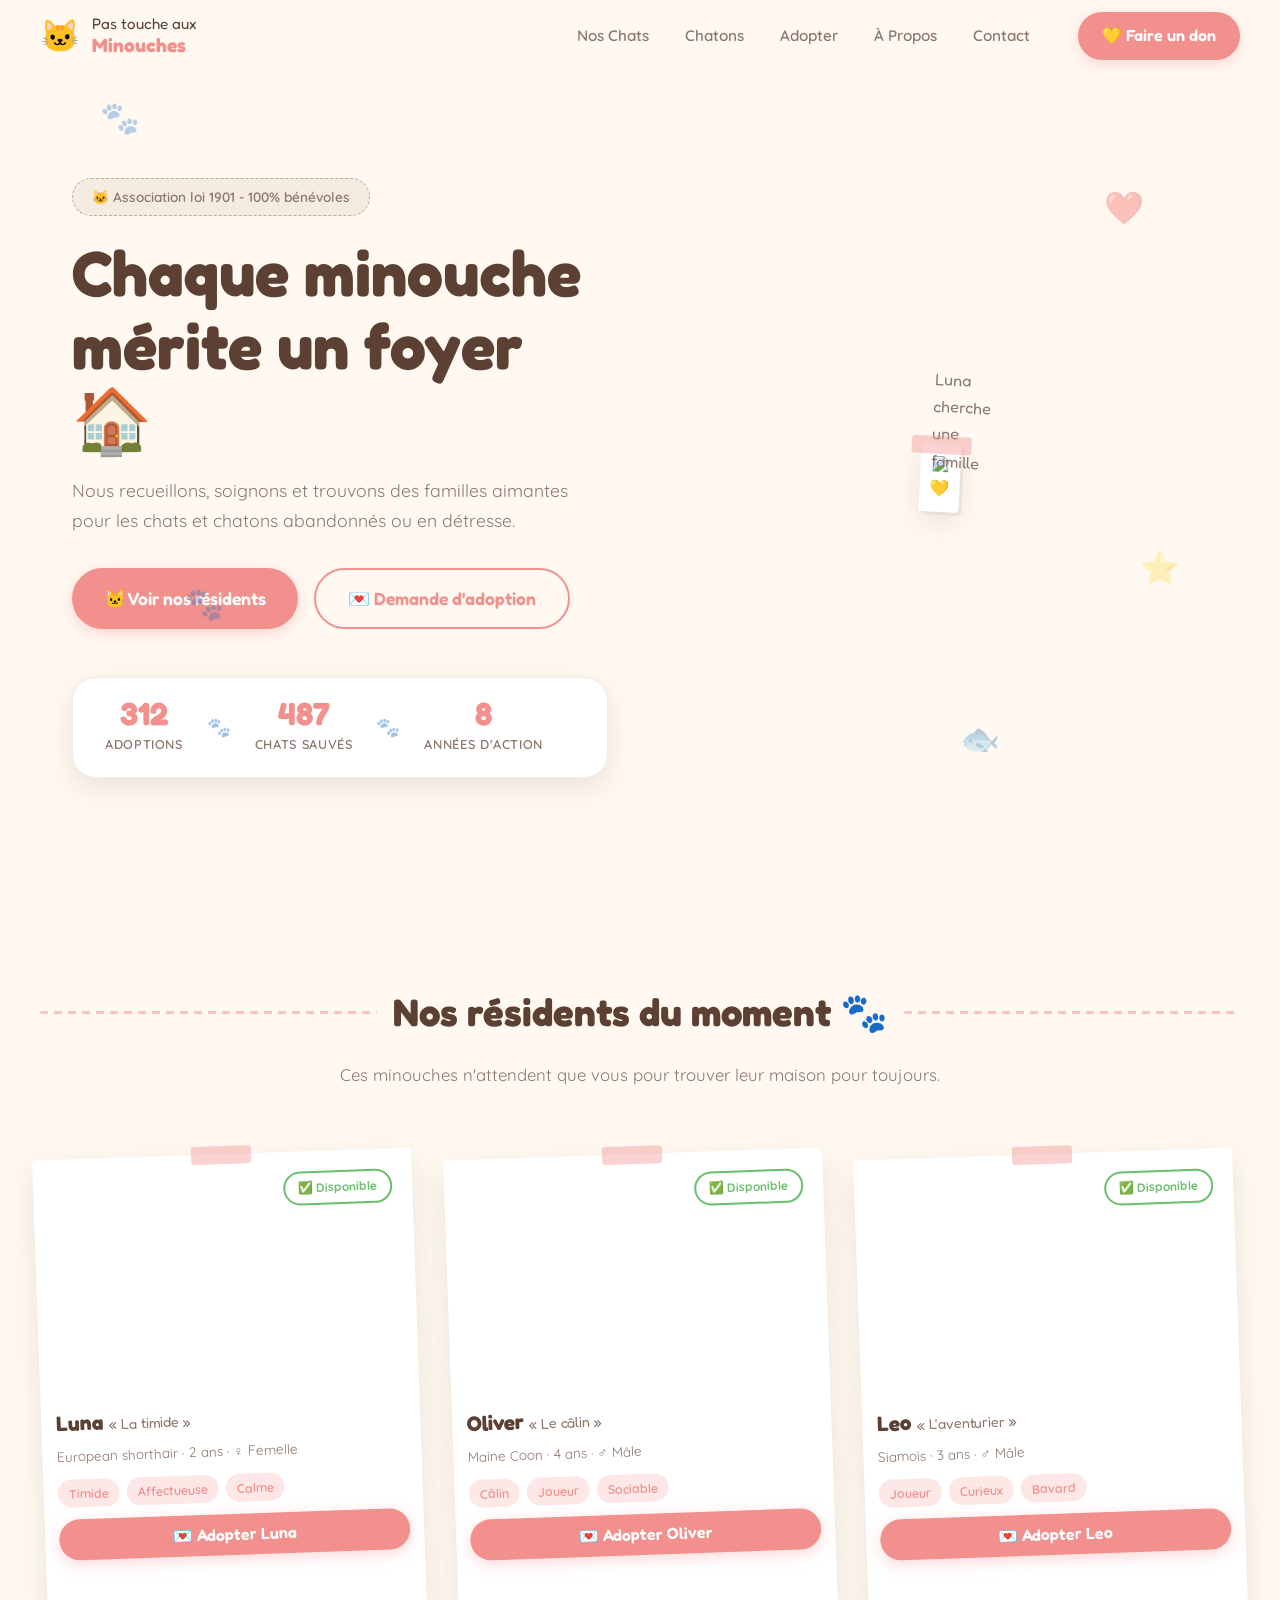
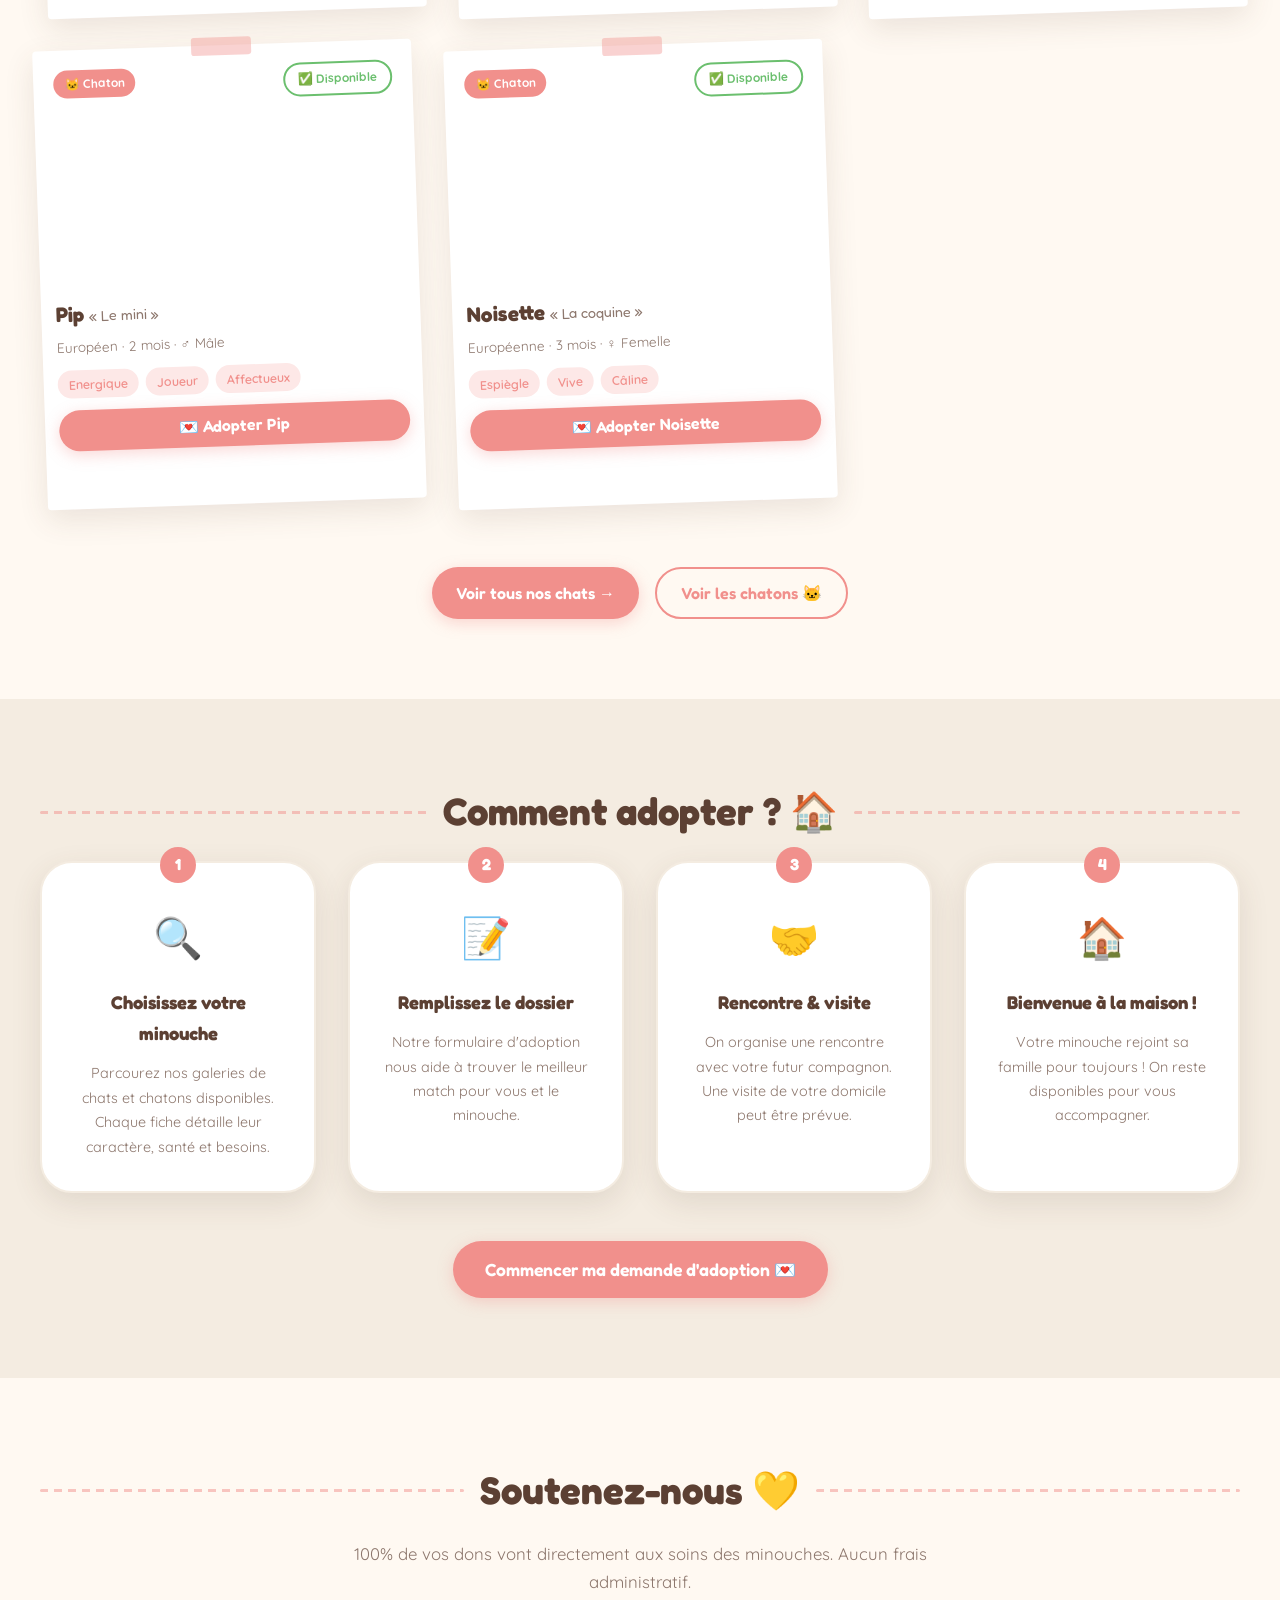
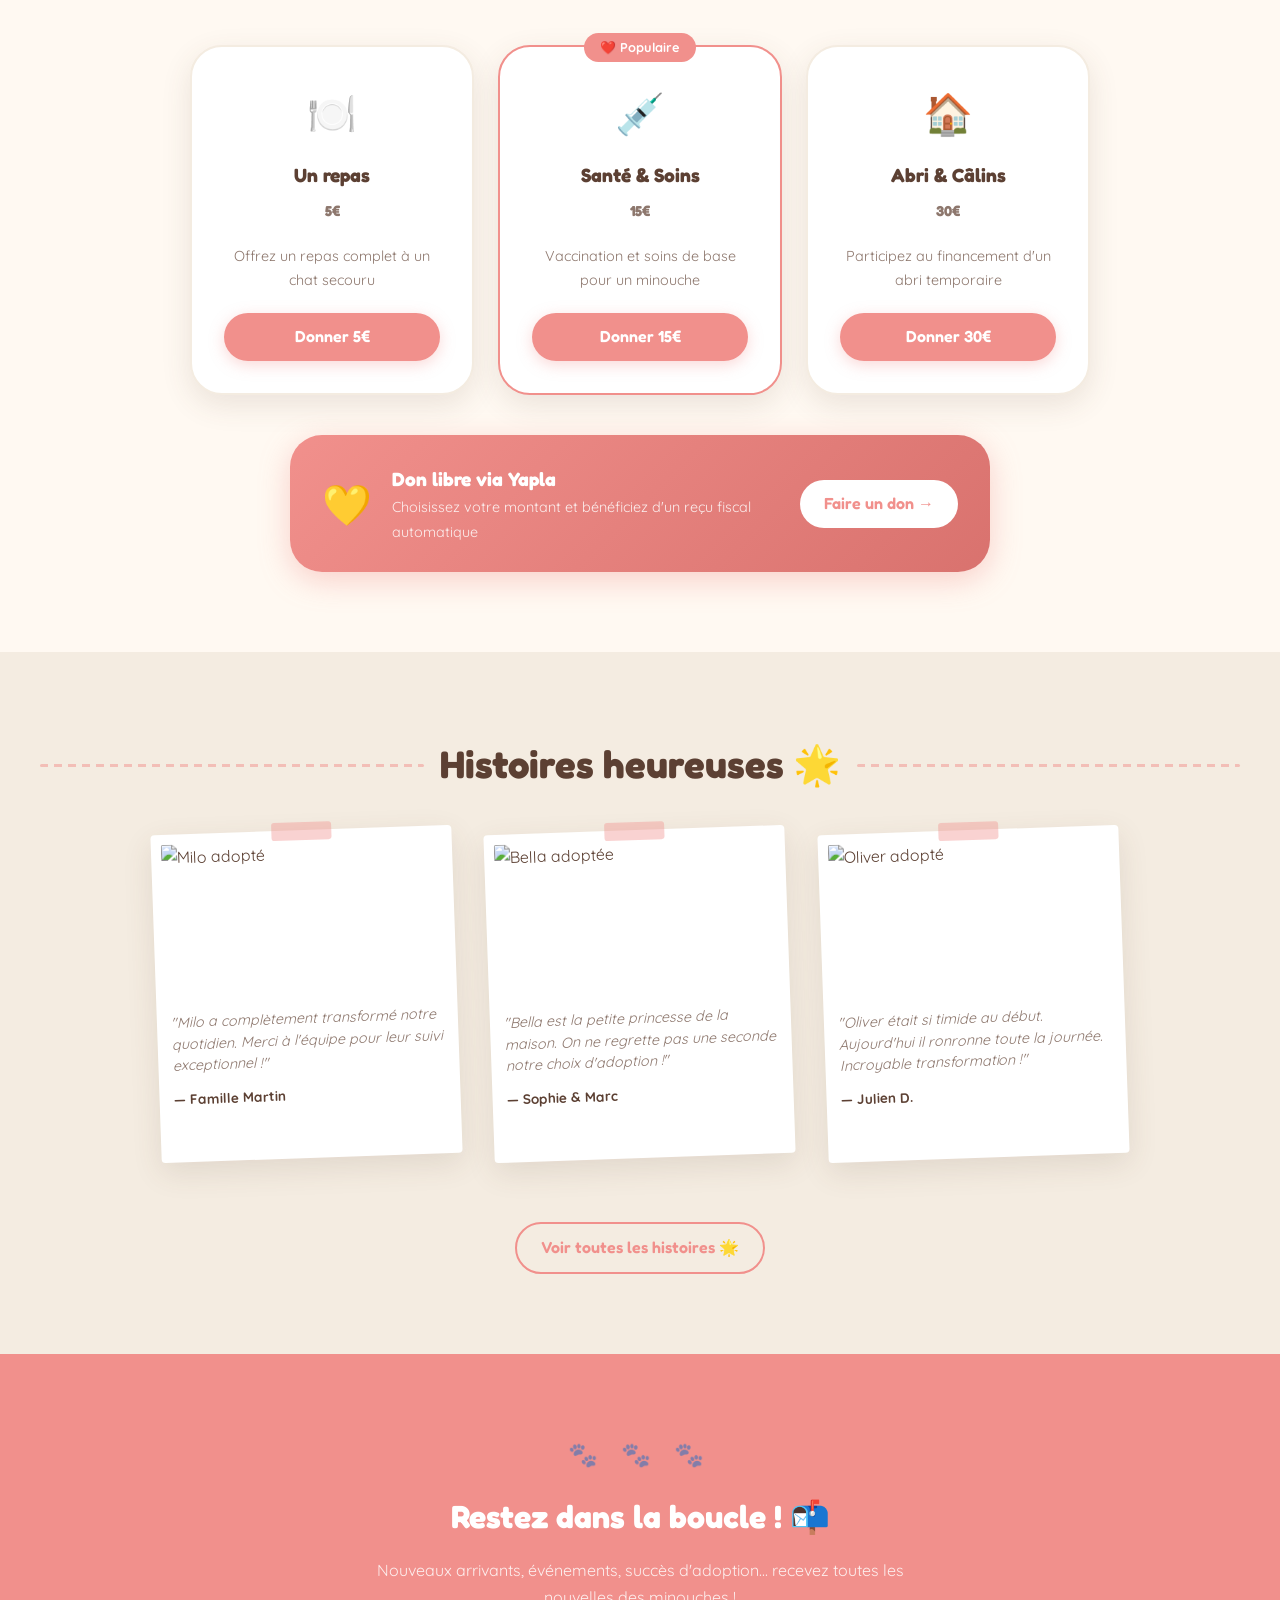
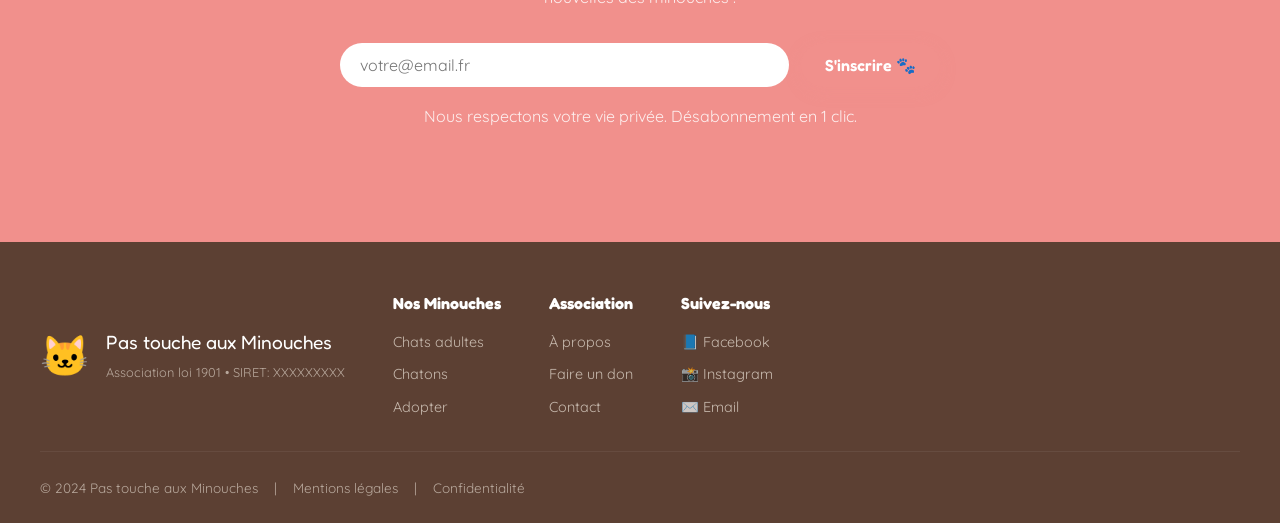
==== commit 5165cb2e: "Update index.html" ====
--- a/index.html
+++ b/index.html
@@ -62,7 +62,7 @@
   </div>
   <div class="hero-image-wrap">
     <div class="polaroid hero-polaroid">
-      <img src="https://images.unsplash.com/photo-1514888286974-6c03e2ca1dba?w=400&h=400&fit=crop" alt="Chat adorable" class="hero-img"/>
+      <img src="https://scontent.flil1-1.fna.fbcdn.net/v/t39.30808-6/457579071_122098990088505191_5449596707038878968_n.jpg?_nc_cat=107&ccb=1-7&_nc_sid=1d70fc&_nc_ohc=lGSVdy7XTVUQ7kNvwEKpuZj&_nc_oc=AdlWlsUWyCnoBiUzWwIE29ILIg2CFn3TNNPL6LkjCxN42c4ghKJHM7VKhPGf1RO9ZFnRN6BfP8qYXk9raDp7GZag&_nc_zt=23&_nc_ht=scontent.flil1-1.fna&_nc_gid=2QGcgrrBat7oKlaunCUhlw&_nc_ss=8&oh=00_AfwdHQWWO2lbAy9a4QlbWBsR4XYJlU-VV5Z1qyA4crmBjw&oe=69B7A7AD"/>
       <p class="polaroid-caption">Luna cherche une famille 💛</p>
     </div>
   </div>
--- a/assets/css/style.css
+++ b/assets/css/style.css
@@ -62,14 +62,15 @@
 .logo-icon { font-size: 2rem; }
 .logo-title { display: block; font-size: 0.95rem; line-height: 1.2; color: var(--brown); }
 .logo-bold { font-size: 1.2rem; font-weight: 700; color: var(--coral); }
-.nav-links { display: flex; list-style: none; gap: 0.25rem; margin-left: auto; }
+/* NAV - mobile first */
+.nav-links { display: none; list-style: none; gap: 0.25rem; margin-left: auto; }
 .nav-links a {
   padding: 0.5rem 1rem; border-radius: var(--radius); font-weight: 600; font-size: 0.95rem;
   color: var(--brown-soft); transition: var(--transition);
 }
 .nav-links a:hover, .nav-links a.active { background: var(--coral-light); color: var(--coral); }
 .nav-burger {
-  display: none; flex-direction: column; gap: 5px; background: none; border: none;
+  display: flex; flex-direction: column; gap: 5px; background: none; border: none;
   cursor: pointer; padding: 8px; border-radius: 8px;
 }
 .nav-burger span { display: block; width: 22px; height: 2px; background: var(--brown); border-radius: 2px; transition: var(--transition); }
@@ -600,17 +601,69 @@
   .footer-inner { grid-template-columns: 1fr; }
   .admin-sidebar { display: none; }
   .admin-layout.sidebar-open .admin-sidebar { display: flex; position: fixed; inset: 0 auto 0 0; z-index: 100; width: 250px; }
-}
-@media (max-width: 640px) {
-  .nav-links { display: none; position: fixed; top: 72px; left: 0; right: 0; bottom: 0; background: var(--cream); flex-direction: column; padding: 2rem; gap: 0.5rem; align-items: flex-start; overflow-y: auto; z-index: 999; }
-  .nav-links.open { display: flex; }
-  .nav-links a { font-size: 1.2rem; padding: 0.75rem 1rem; width: 100%; }
+  .admin-menu-btn { display: flex !important; }
+  .admin-layout.sidebar-open::before { content: ''; position: fixed; inset: 0; background: rgba(92,64,51,0.4); z-index: 99; }
+
+  /* Menu mobile */
   .nav-burger { display: flex; margin-left: auto; }
   .navbar .btn-primary { display: none; }
+  .nav-links { display: none; }
+  .nav-links.open {
+    display: flex;
+    flex-direction: column;
+    position: absolute;
+    top: 72px;
+    left: 0;
+    width: 100%;
+    background: rgba(255,249,242,0.98);
+    backdrop-filter: blur(10px);
+    padding: 1.5rem 2rem 2rem;
+    box-shadow: 0 10px 20px rgba(92,64,51,0.15);
+    gap: 0.5rem;
+    z-index: 1001;
+  }
+  .nav-links li { width: 100%; }
+  .nav-links a {
+    font-size: 1.1rem;
+    padding: 0.85rem 1rem;
+    width: 100%;
+    display: block;
+    border-radius: 0.75rem;
+    border-bottom: 1px solid var(--cream-dark);
+  }
+  .nav-links a:hover { background: var(--coral-light); }
+
+  /* Bouton don visible dans le menu mobile */
+  .nav-links::after {
+    content: '';
+    display: block;
+    margin-top: 1rem;
+  }
+  .nav-mobile-don {
+    display: block !important;
+    margin-top: 1rem;
+    width: 100%;
+    text-align: center;
+    padding: 1rem;
+    background: var(--coral);
+    color: white;
+    border-radius: 1rem;
+    font-weight: 700;
+    font-size: 1.1rem;
+    text-decoration: none;
+  }
+}
+@media (max-width: 640px) {
   .form-row { grid-template-columns: 1fr; }
   .profil-cards { grid-template-columns: 1fr; }
   .don-cards { grid-template-columns: 1fr; }
   .hero-stats { flex-direction: column; gap: 1rem; text-align: center; }
   .stat-sep { display: none; }
   .don-card-featured { margin-top: 1.5rem; }
-}
+  .nav-links a { font-size: 1.1rem; padding: 0.9rem 1rem; }
+}
+
+@media (min-width: 901px) {
+  .nav-links { display: flex; }
+  .nav-burger { display: none; }
+}
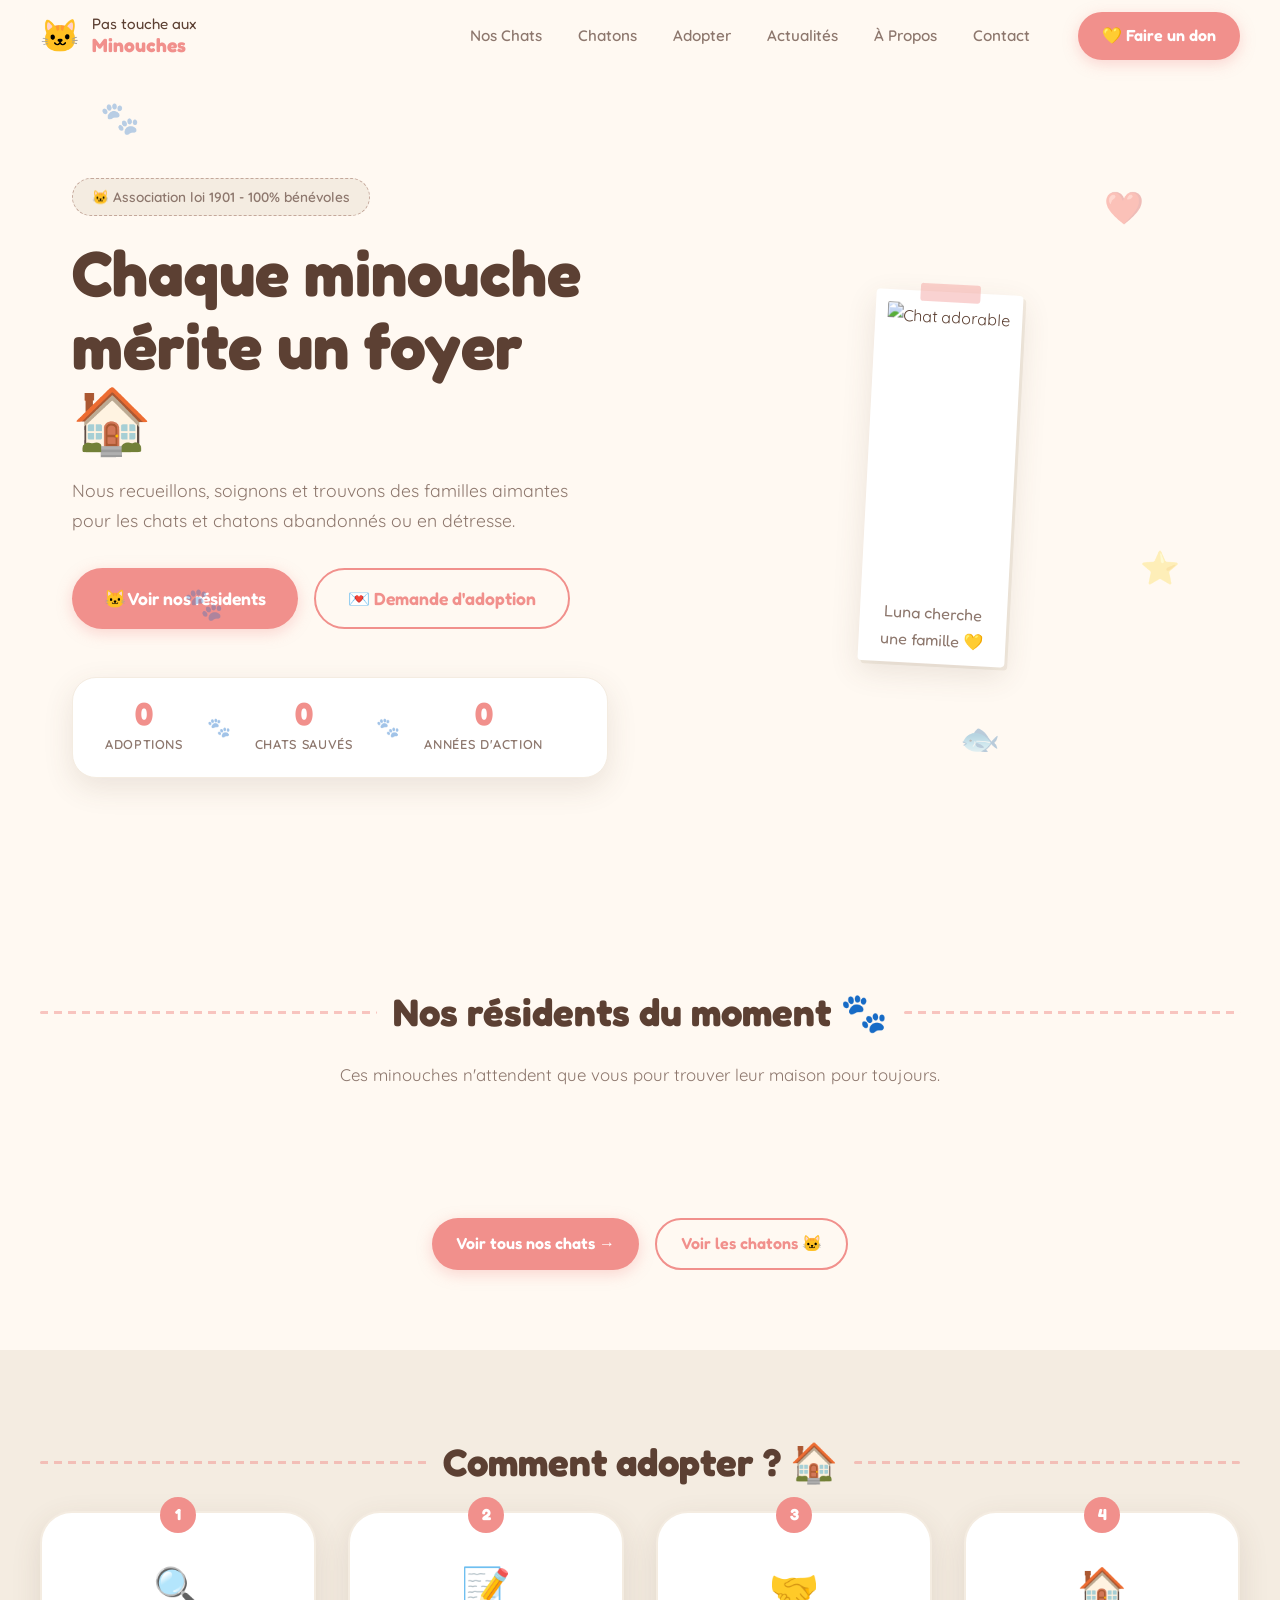
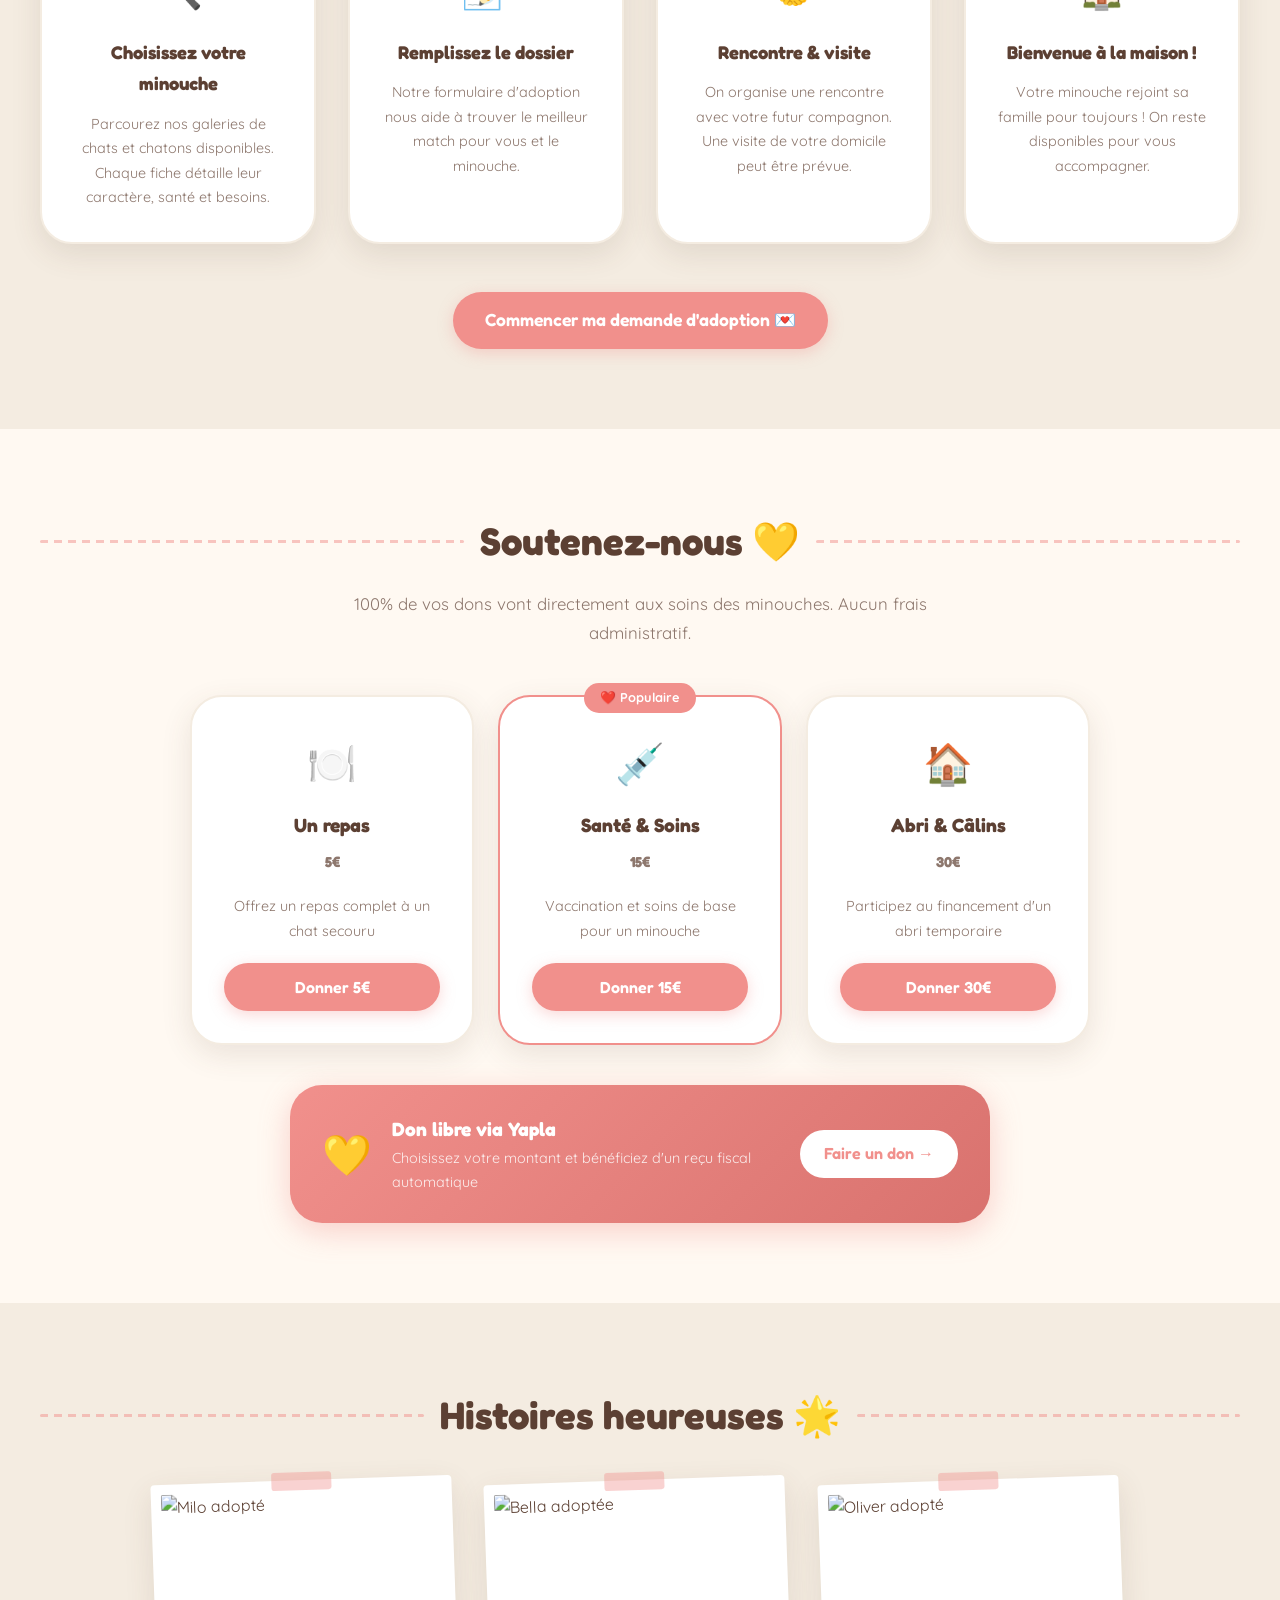
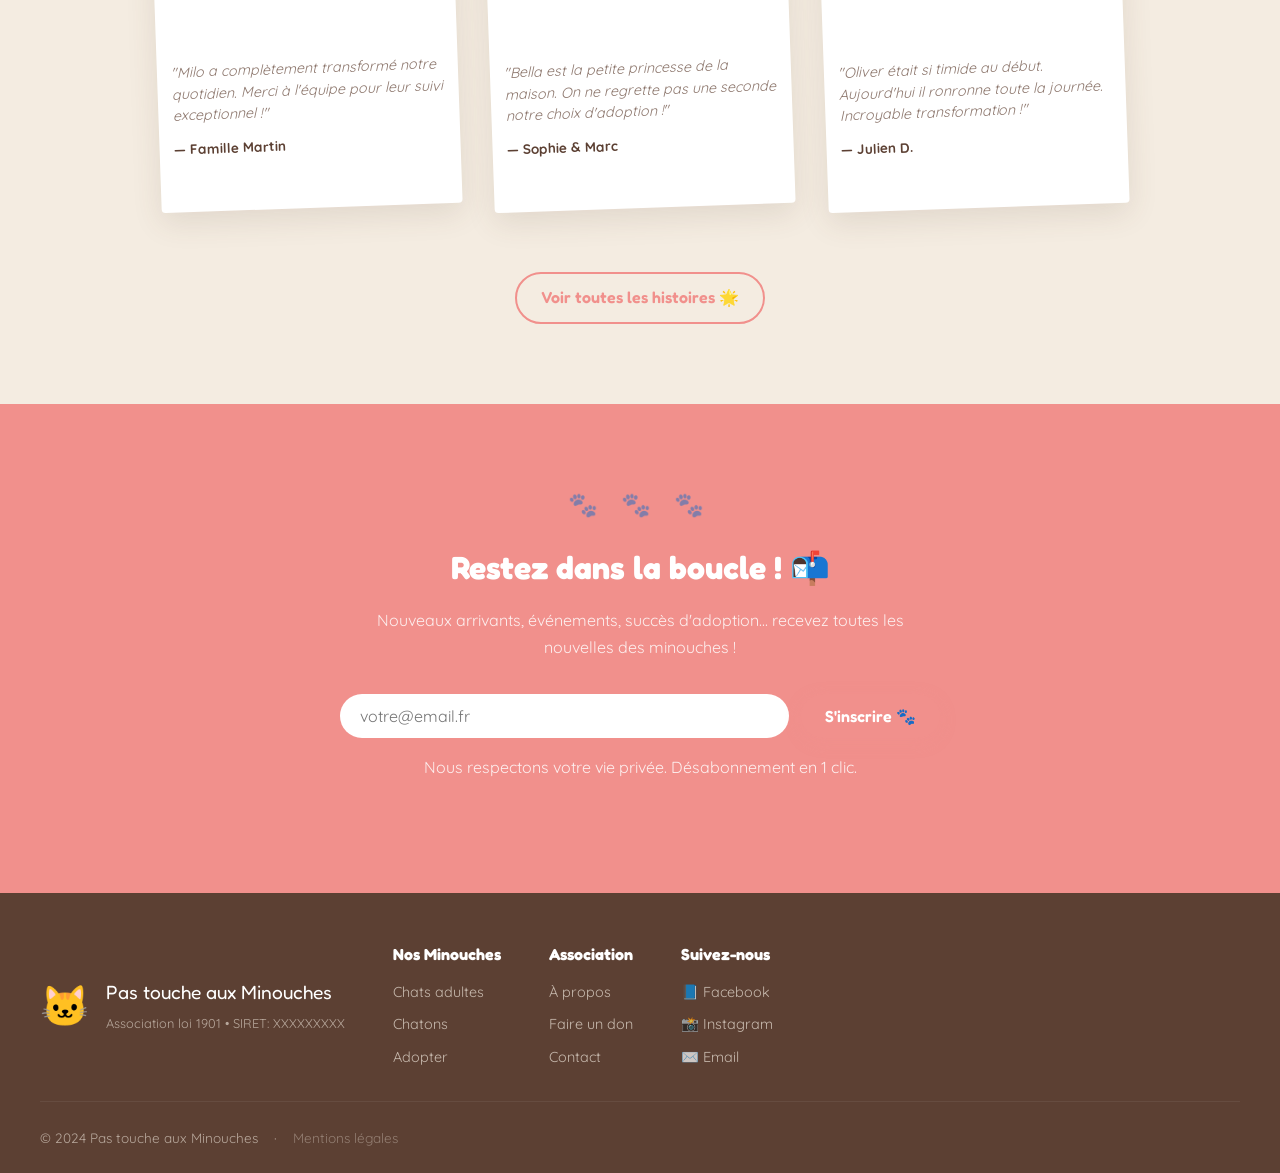
==== commit 8f83be54: "Update index.html" ====
--- a/index.html
+++ b/index.html
@@ -25,6 +25,7 @@
       <li><a href="chats.html">Nos Chats</a></li>
       <li><a href="chatons.html">Chatons</a></li>
       <li><a href="adoption.html">Adopter</a></li>
+      <li><a href="actualites.html">Actualités</a></li>
       <li><a href="a-propos.html">À Propos</a></li>
       <li><a href="contact.html">Contact</a></li>
     </ul>
@@ -62,7 +63,7 @@
   </div>
   <div class="hero-image-wrap">
     <div class="polaroid hero-polaroid">
-      <img src="https://scontent.flil1-1.fna.fbcdn.net/v/t39.30808-6/457579071_122098990088505191_5449596707038878968_n.jpg?_nc_cat=107&ccb=1-7&_nc_sid=1d70fc&_nc_ohc=lGSVdy7XTVUQ7kNvwEKpuZj&_nc_oc=AdlWlsUWyCnoBiUzWwIE29ILIg2CFn3TNNPL6LkjCxN42c4ghKJHM7VKhPGf1RO9ZFnRN6BfP8qYXk9raDp7GZag&_nc_zt=23&_nc_ht=scontent.flil1-1.fna&_nc_gid=2QGcgrrBat7oKlaunCUhlw&_nc_ss=8&oh=00_AfwdHQWWO2lbAy9a4QlbWBsR4XYJlU-VV5Z1qyA4crmBjw&oe=69B7A7AD"/>
+      <img src="https://images.unsplash.com/photo-1514888286974-6c03e2ca1dba?w=400&h=400&fit=crop" alt="Chat adorable" class="hero-img"/>
       <p class="polaroid-caption">Luna cherche une famille 💛</p>
     </div>
   </div>
@@ -246,20 +247,11 @@
         <h4>Suivez-nous</h4>
         <a href="#" target="_blank">📘 Facebook</a>
         <a href="#" target="_blank">📸 Instagram</a>
-        <a href="mailto:contact@pastoucheauxminouches.fr">✉️ Email</a>
-      </div>
-    </div>
-  </div>
-  <div class="footer-bottom">
-    <span>© 2024 Pas touche aux Minouches</span>
-    <span>|</span>
-    <a href="mentions-legales.html">Mentions légales</a>
-    <span>|</span>
-    <a href="confidentialite.html">Confidentialité</a>
-  </div>
+        <a href="/cdn-cgi/l/email-protection#3e5d51504a5f5d4a7e4e5f4d4a514b5d565b5f4b46535750514b5d565b4d10584c">✉️ Email</a>
+      </div>
+    </div>
+  </div>
+  <div class="footer-bottom"><span>© 2024 Pas touche aux Minouches</span> · <a href="mentions-legales.html" style="opacity:0.6;font-size:0.85rem;color:var(--cream-dark);">Mentions légales</a></div>
 </footer>
 
-<script src="assets/js/data.js"></script>
-<script src="assets/js/main.js"></script>
-</body>
-</html>
+<script data-cfasync="false" src="/cdn-cgi/sc
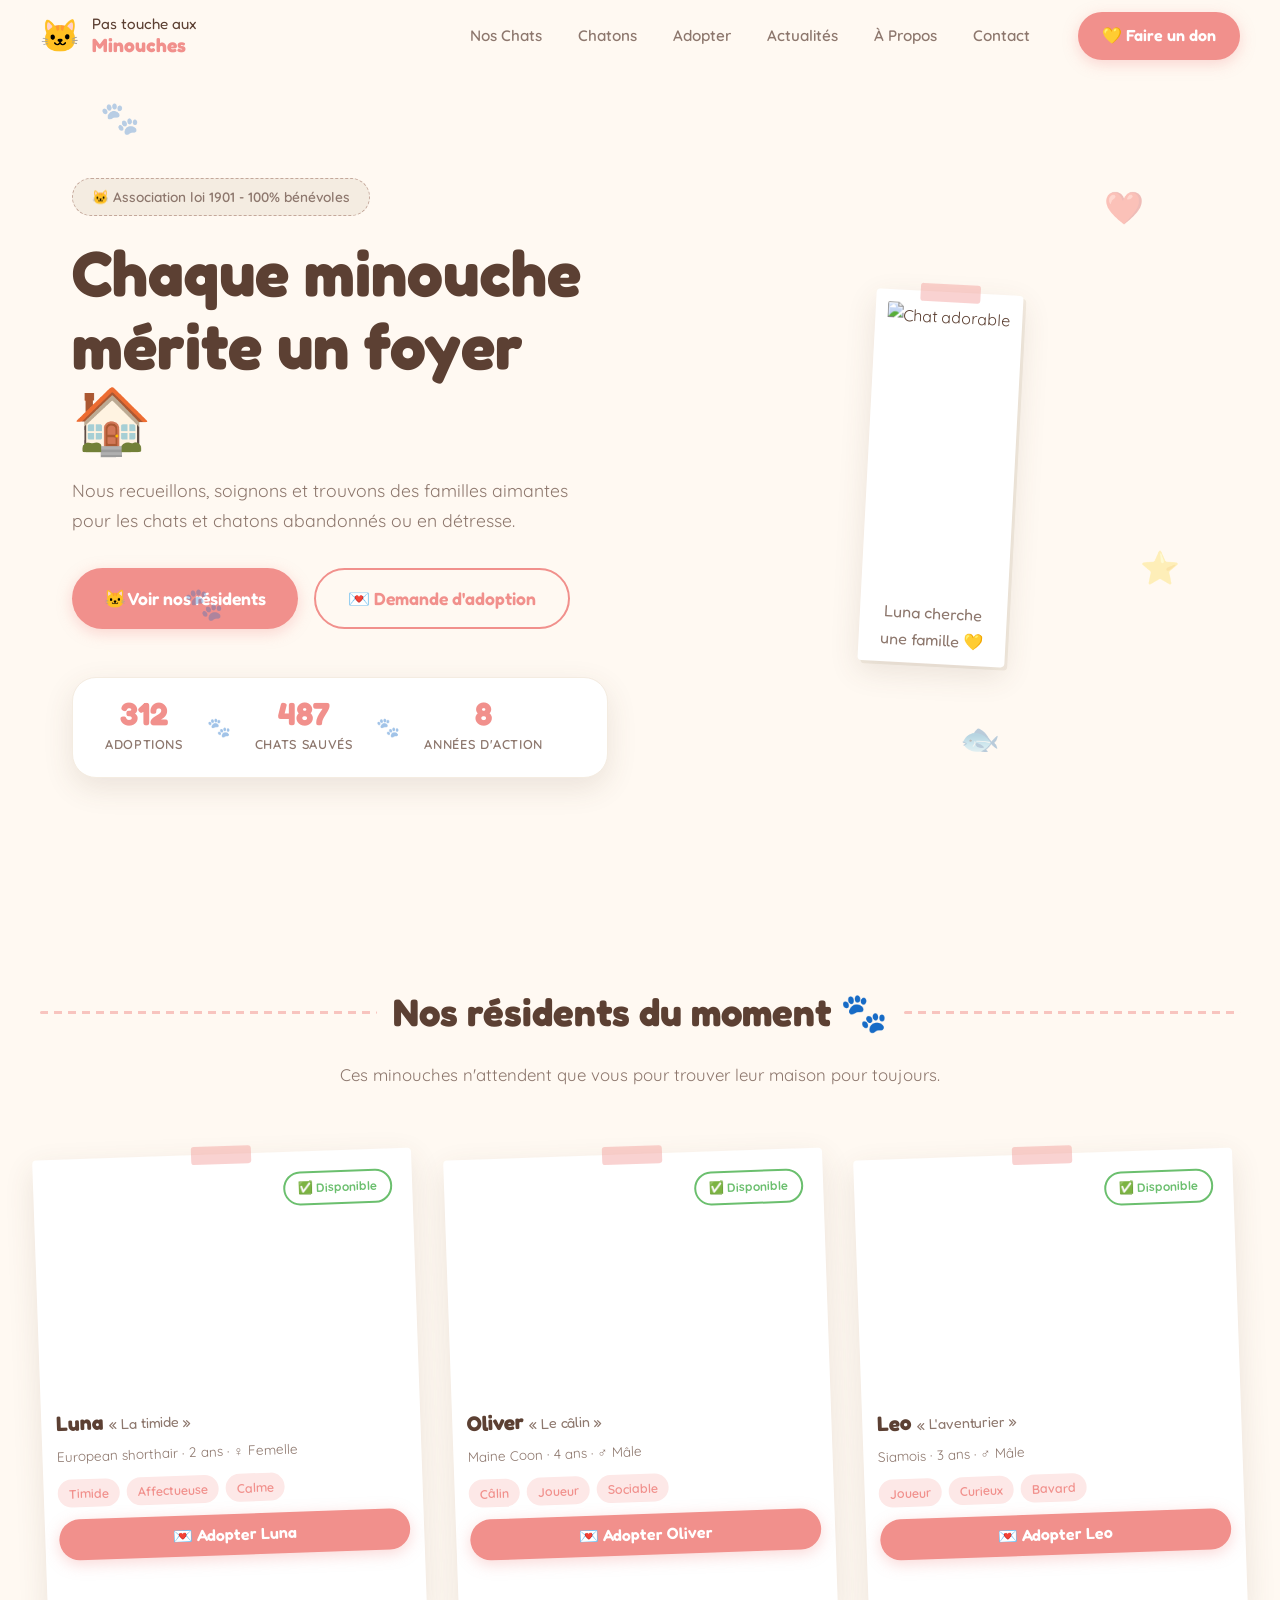
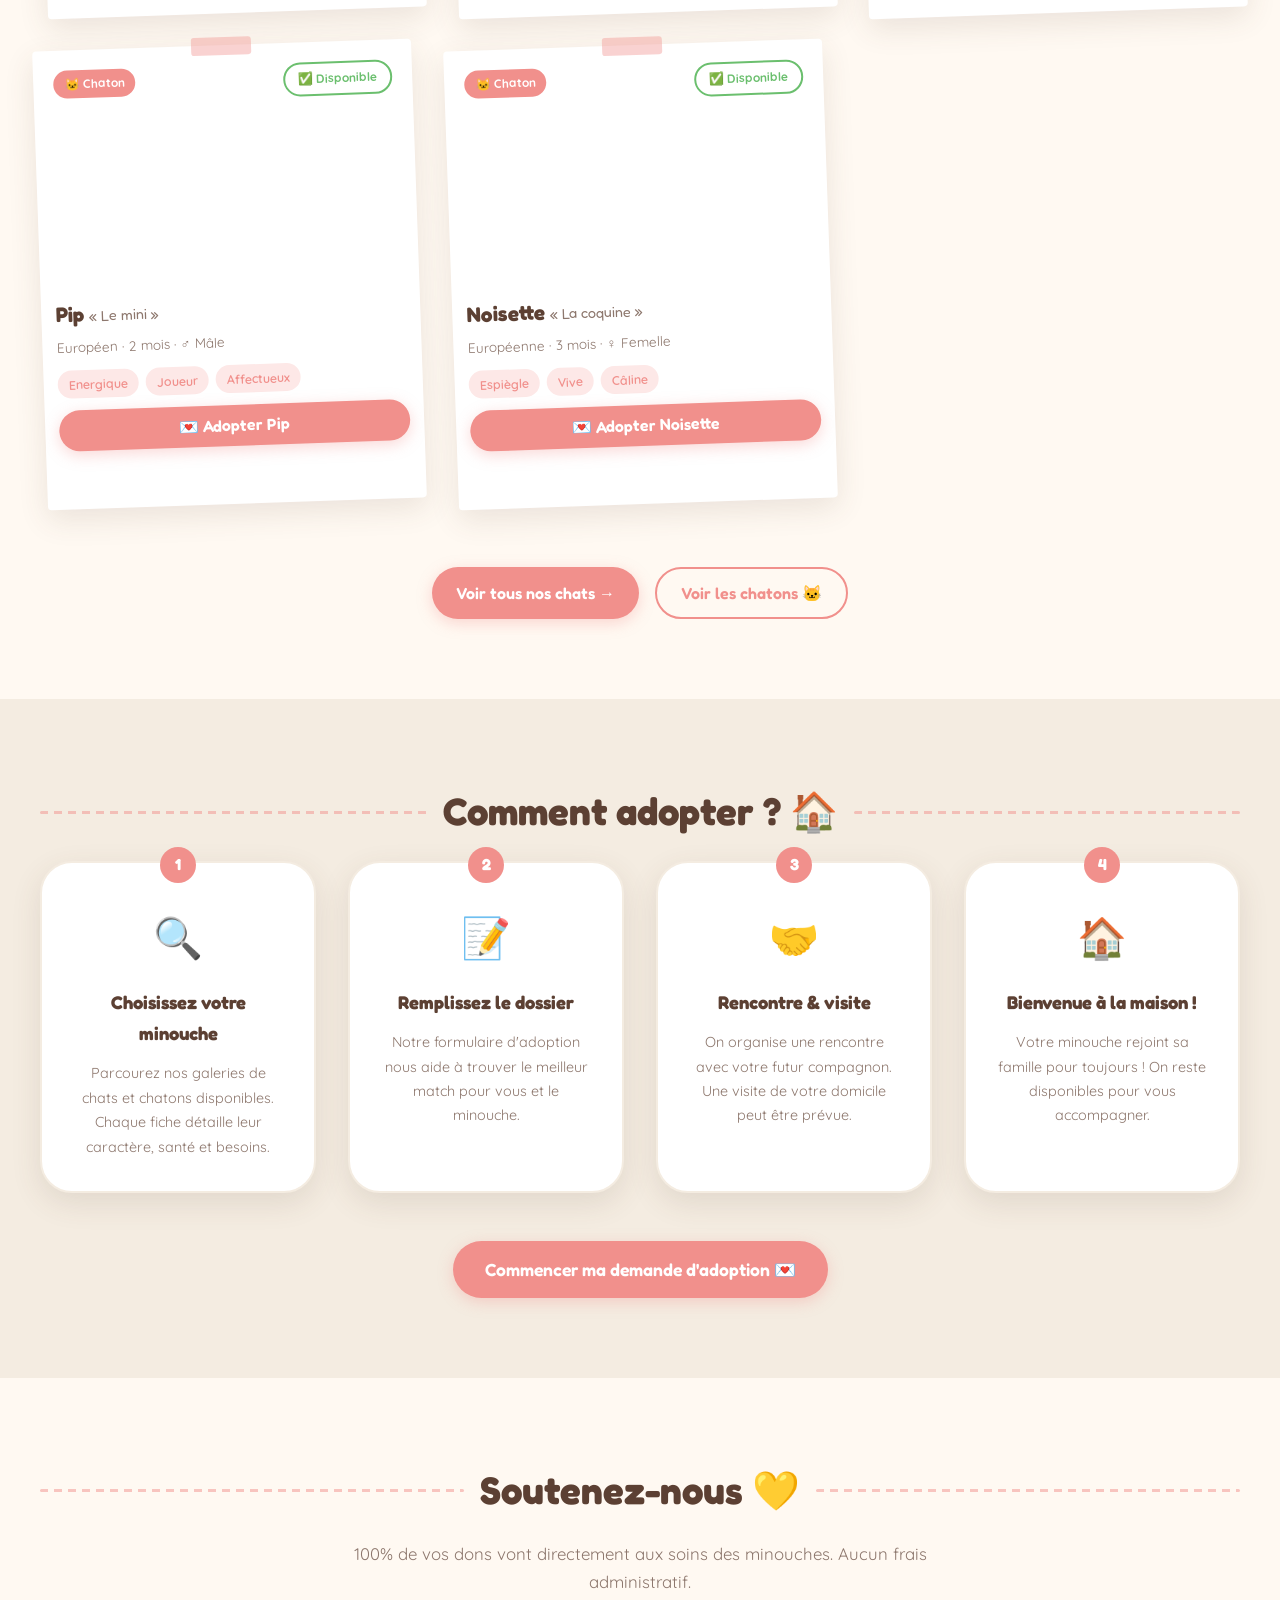
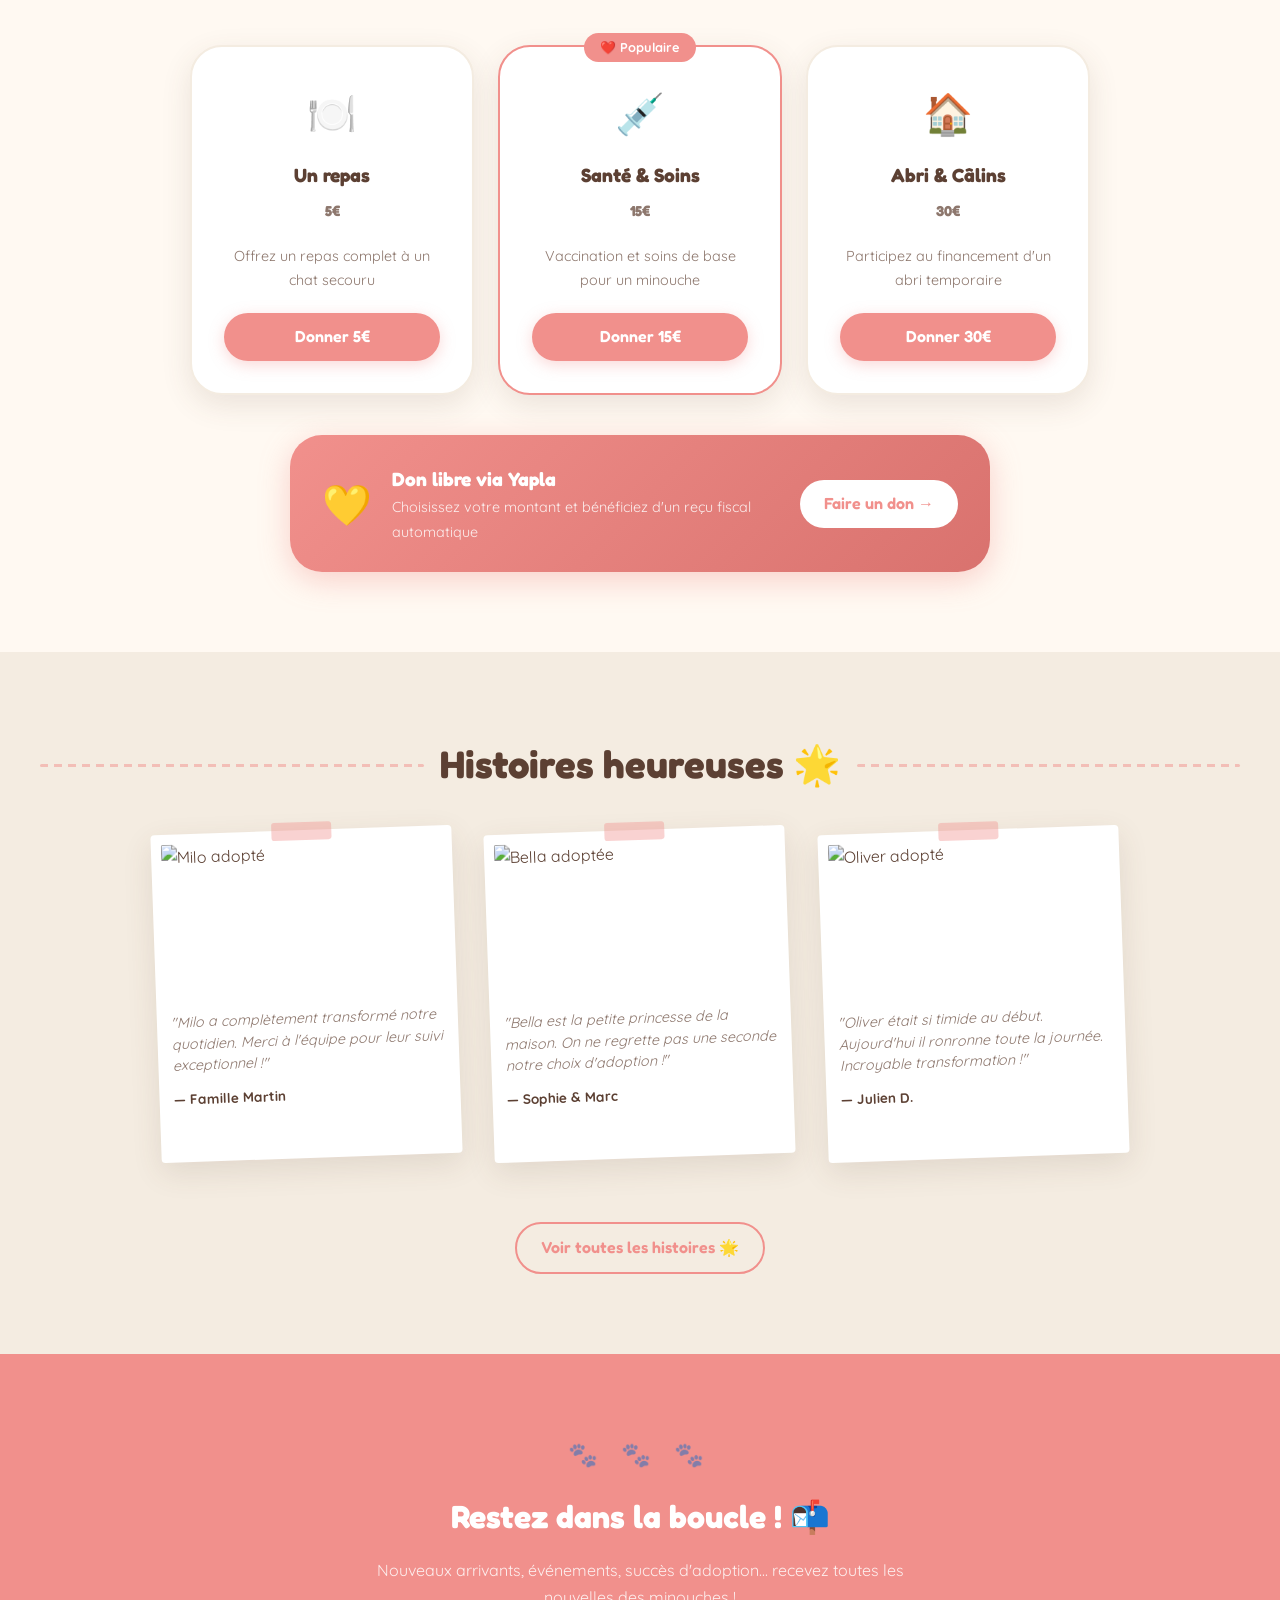
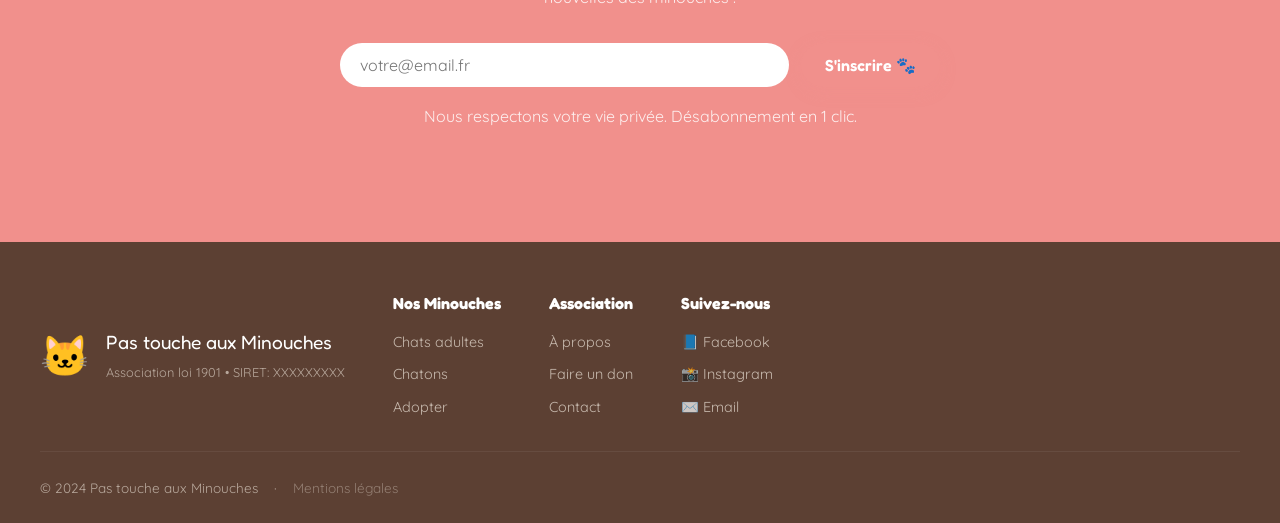
==== commit cc2a5453: "Update index.html" ====
--- a/index.html
+++ b/index.html
@@ -254,4 +254,7 @@
   <div class="footer-bottom"><span>© 2024 Pas touche aux Minouches</span> · <a href="mentions-legales.html" style="opacity:0.6;font-size:0.85rem;color:var(--cream-dark);">Mentions légales</a></div>
 </footer>
 
-<script data-cfasync="false" src="/cdn-cgi/sc
+<script src="assets/js/data.js"></script>
+<script src="assets/js/main.js"></script>
+</body>
+</html>
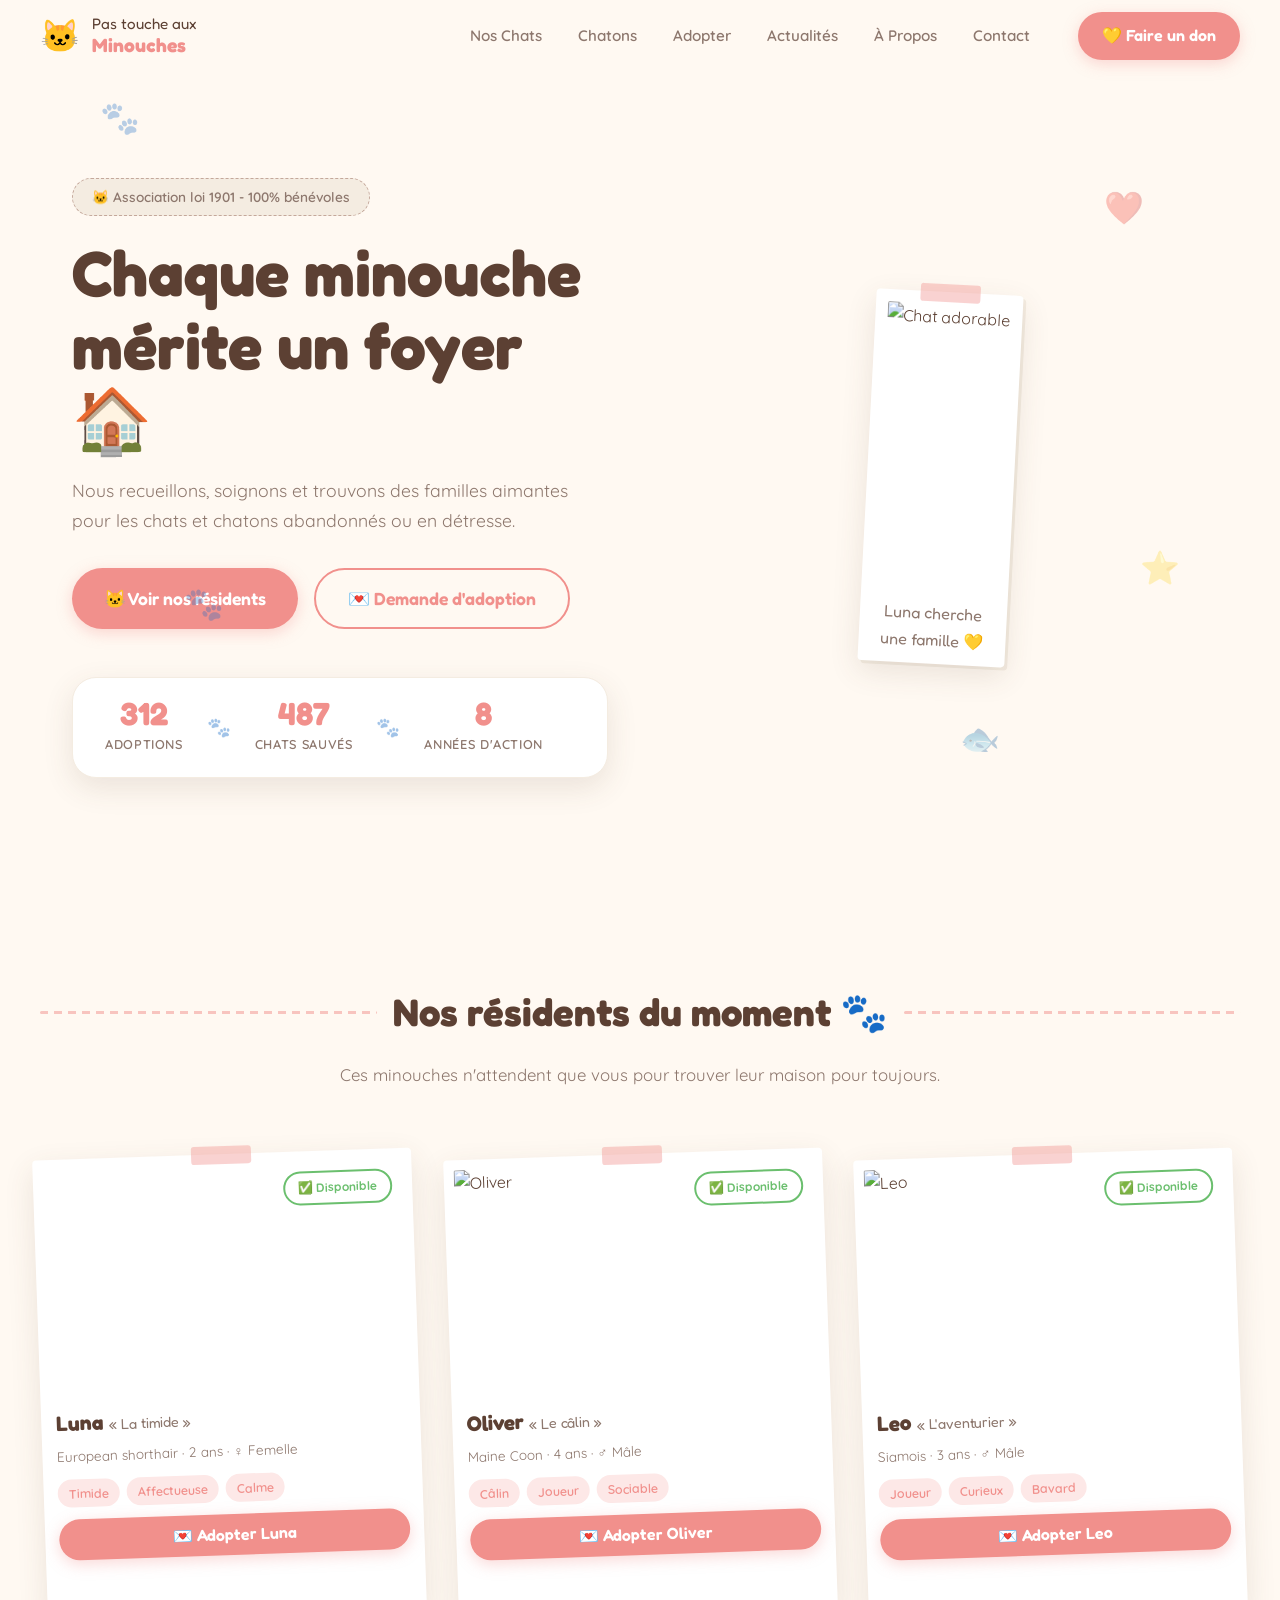
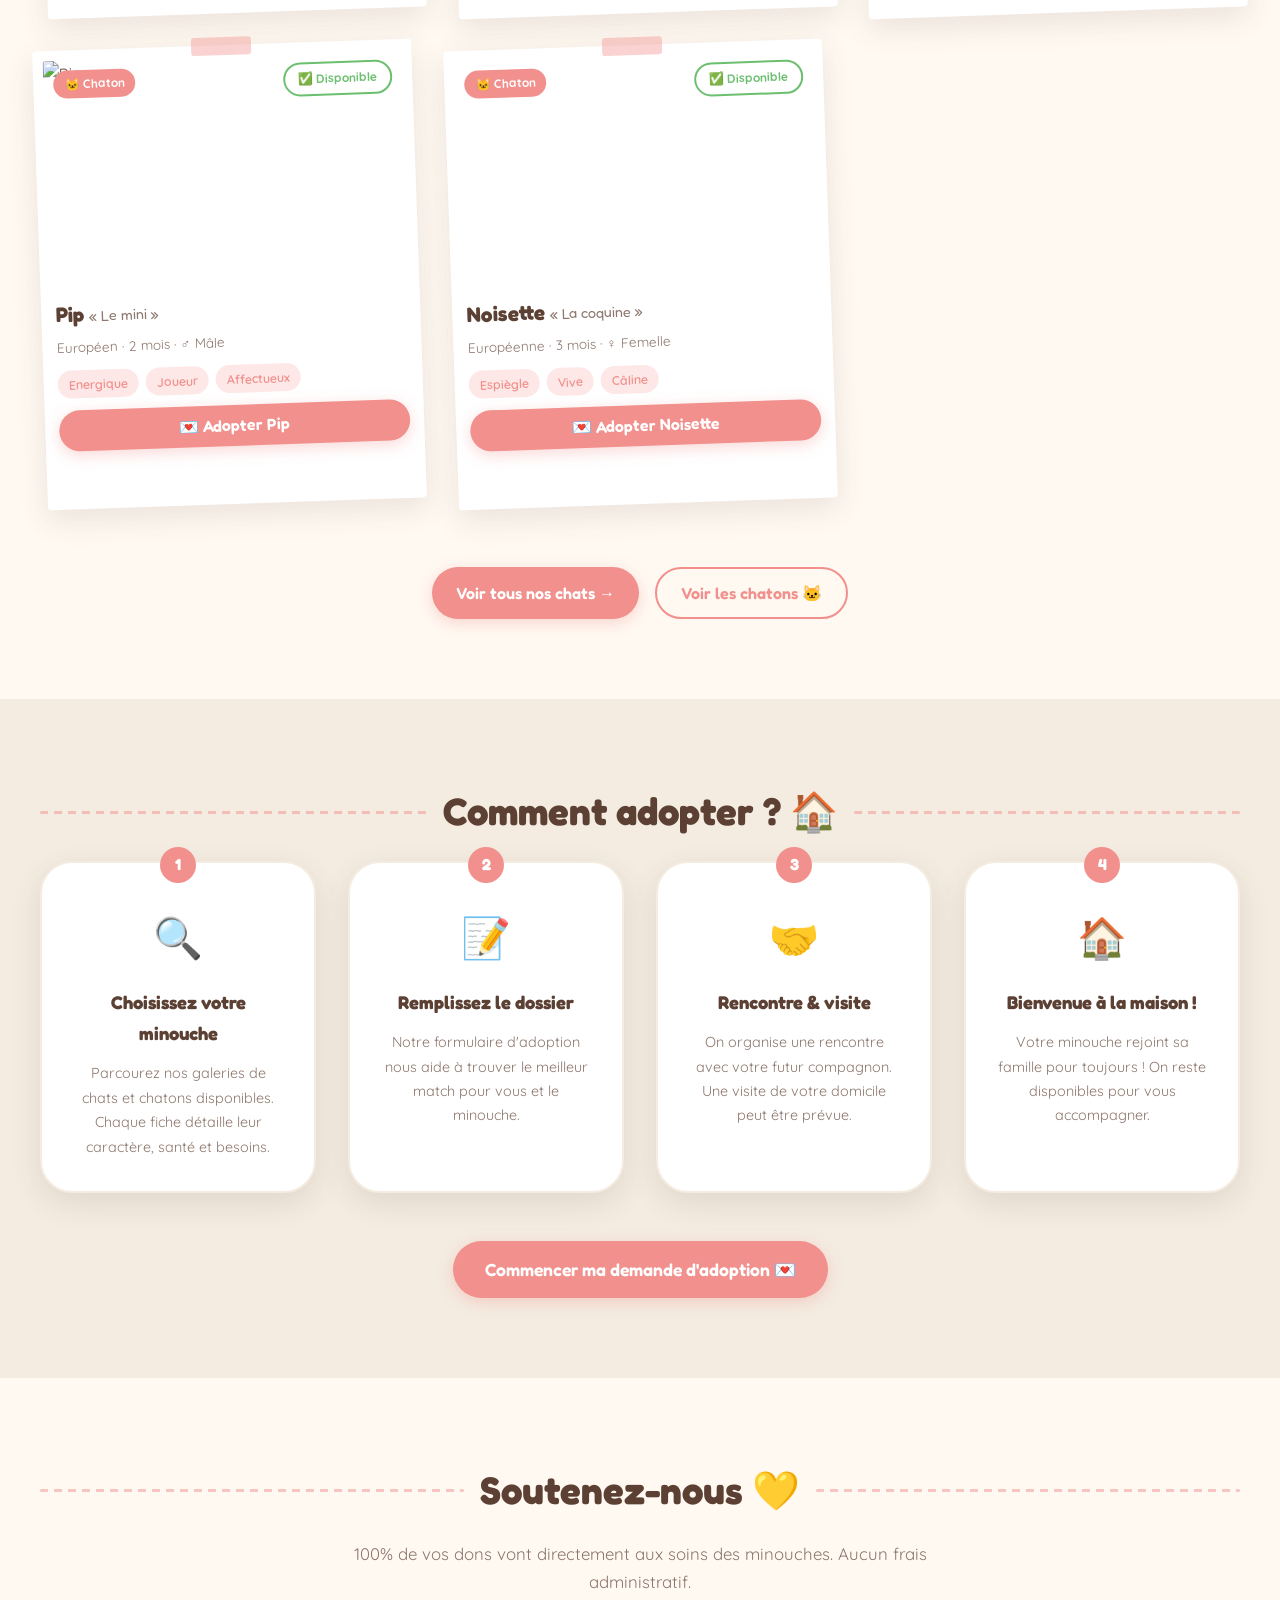
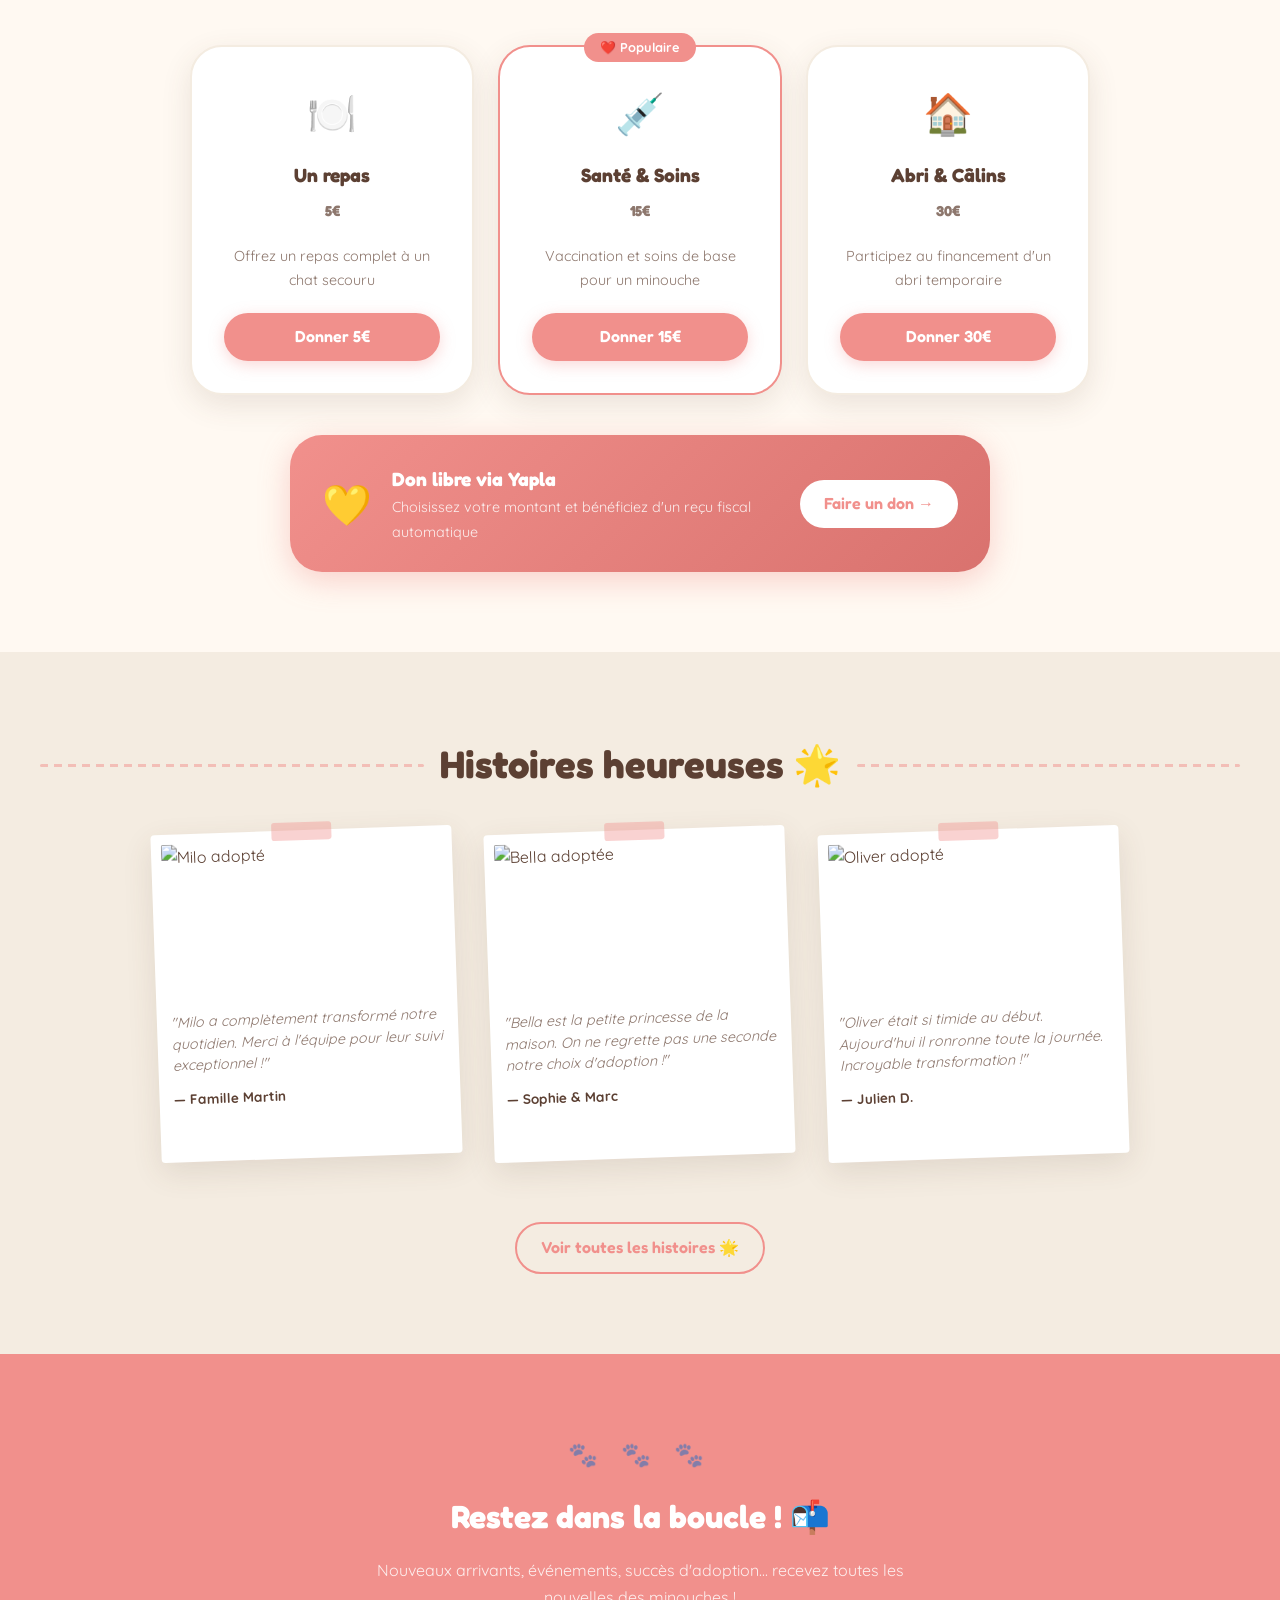
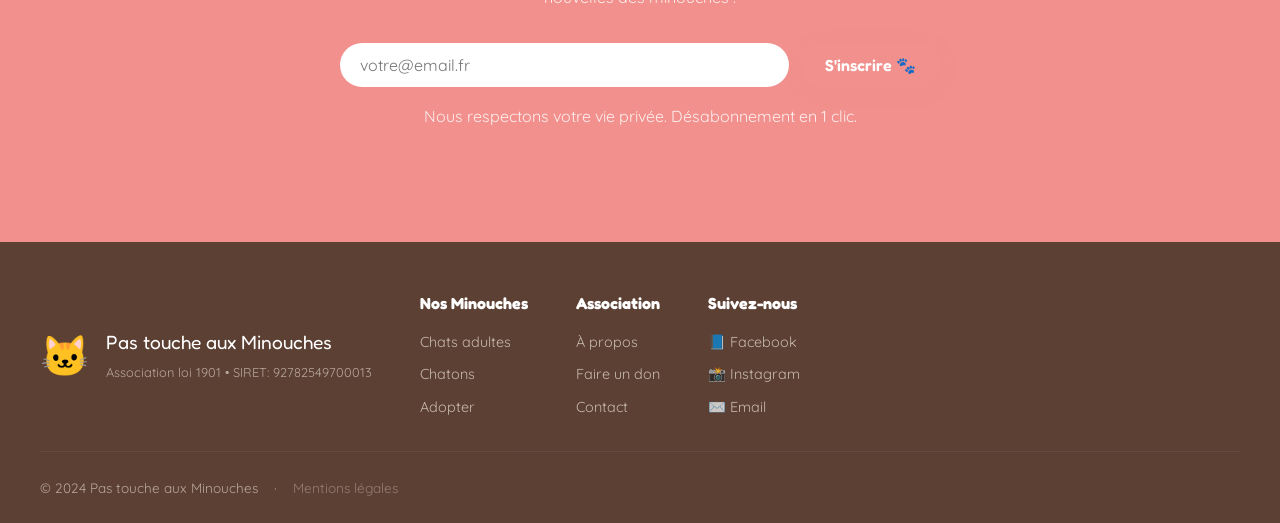
==== commit e08dc795: "Update index.html" ====
--- a/index.html
+++ b/index.html
@@ -227,7 +227,7 @@
       <span class="logo-icon">🐱</span>
       <div>
         <div class="footer-name">Pas touche aux Minouches</div>
-        <div class="footer-sub">Association loi 1901 • SIRET: XXXXXXXXX</div>
+        <div class="footer-sub">Association loi 1901 • SIRET: 92782549700013</div>
       </div>
     </div>
     <div class="footer-links">
